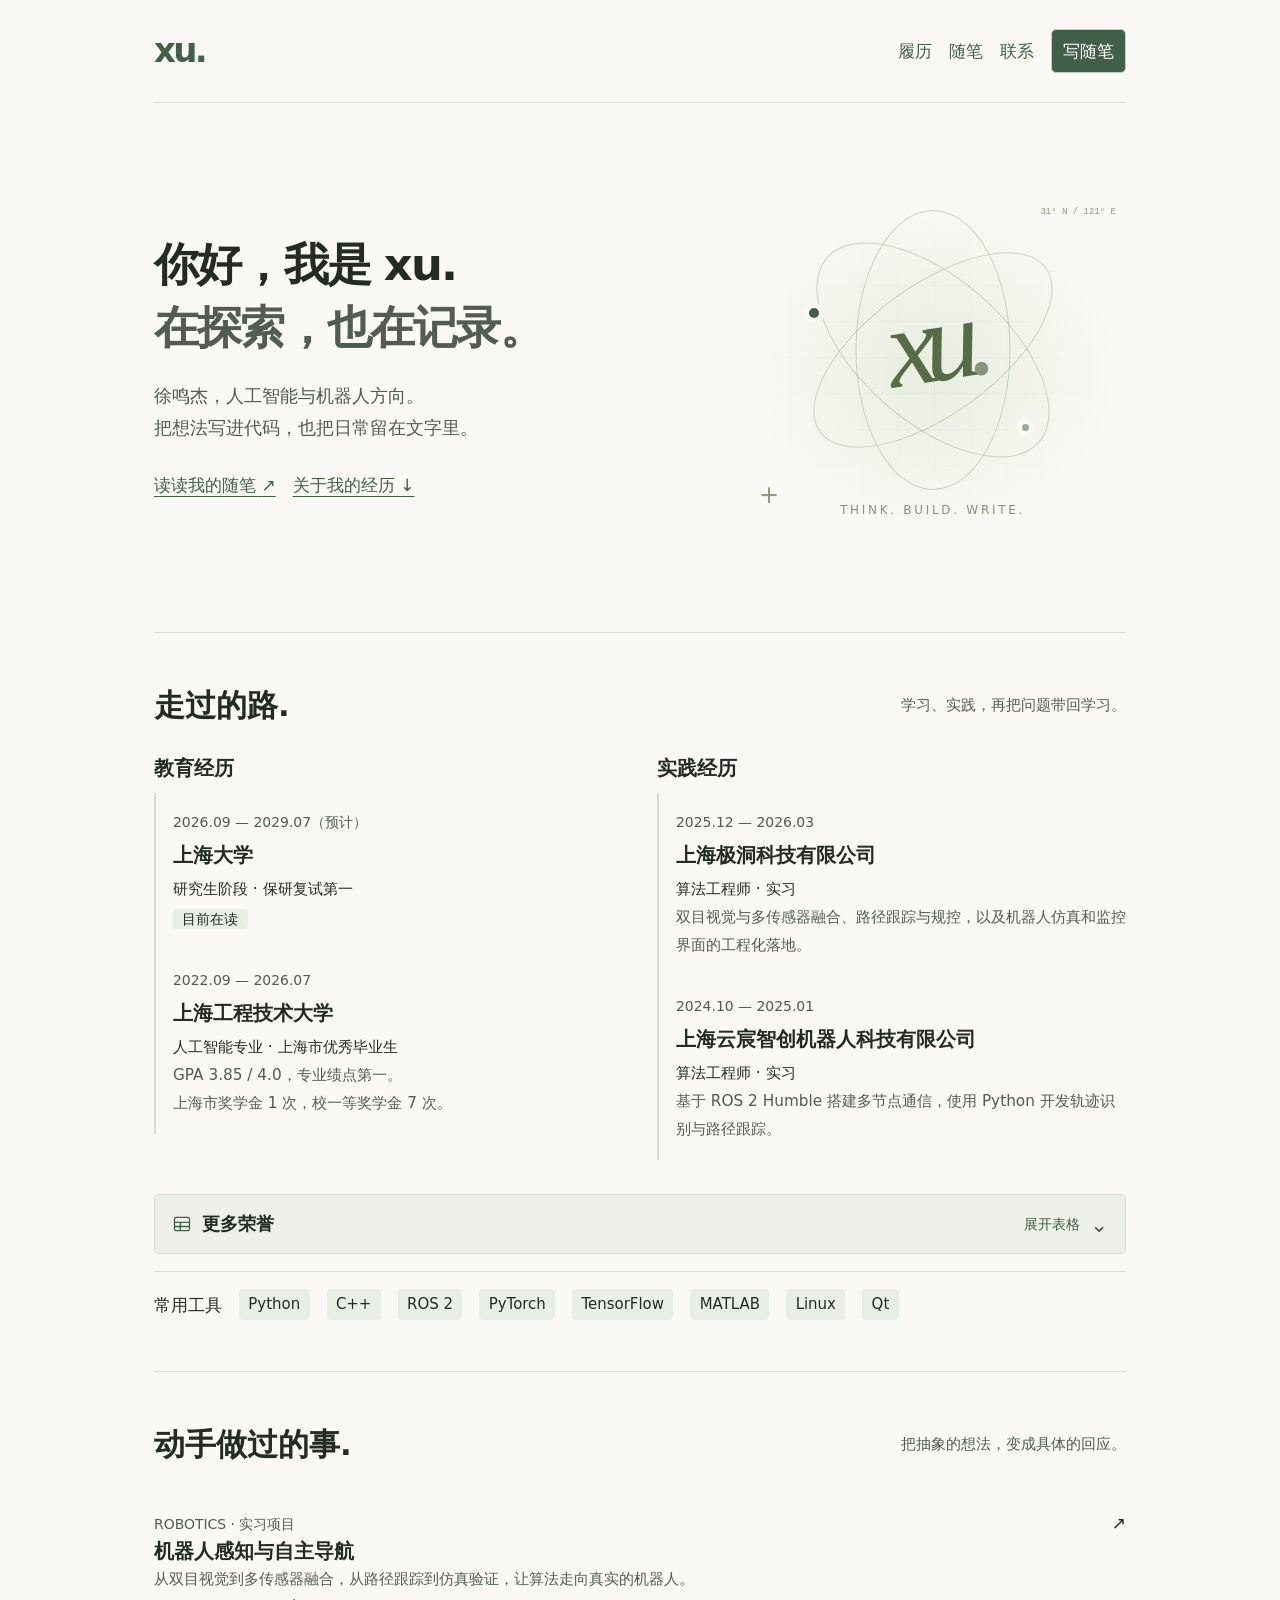
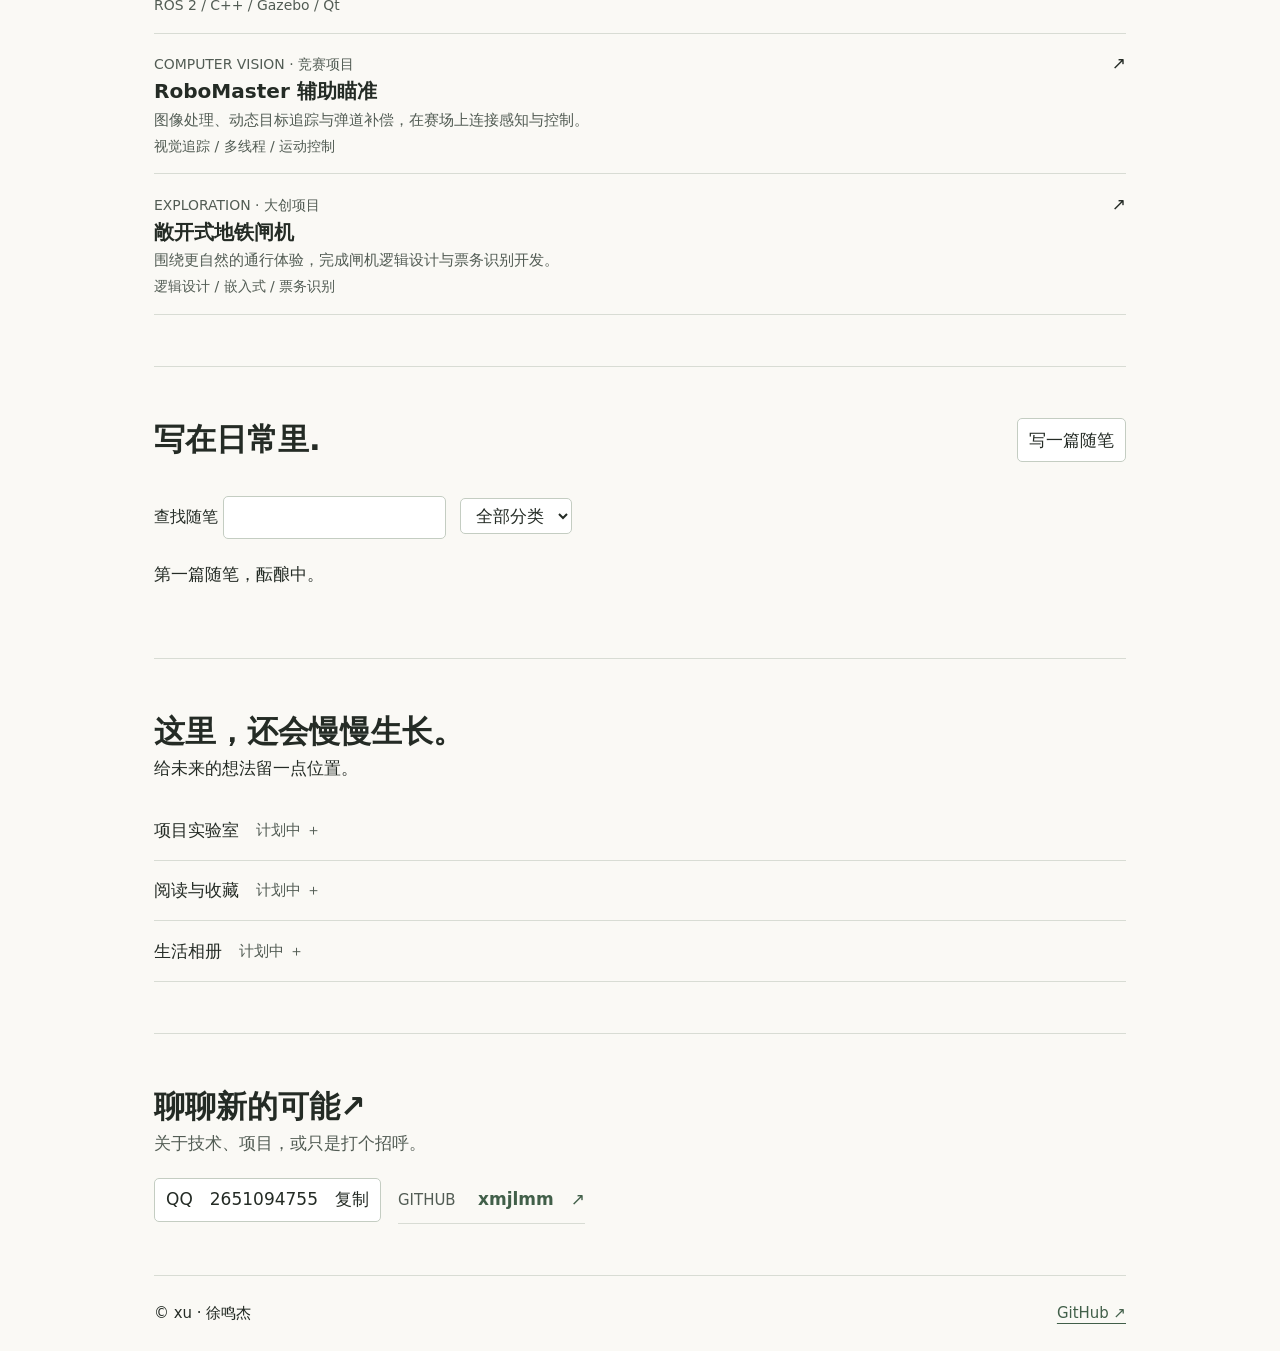
==== index.html @ eff1f086 "Move write-note action to journal heading" ====
<!doctype html>
<html lang="zh-CN">
<meta charset="UTF-8">
<meta name="viewport" content="width=device-width, initial-scale=1">
<meta name="description" content="xu · 徐鸣杰的个人主页。人工智能、机器人、项目实践与日常随笔。">
<meta http-equiv="Content-Security-Policy" content="default-src 'self'; connect-src 'none'; object-src 'none'; base-uri 'none'; form-action 'self'">
<meta name="theme-color" content="#faf9f5">
<title>xu · 徐鸣杰的个人主页</title>
<link rel="stylesheet" href="./style.css?v=projects-1">
<body>
<div id="top">
<header>
<a class="brand" href="#top">xu.</a>
<nav>
<a href="#experience">履历</a>
<a href="#journal">随笔</a>
<a href="#contact">联系</a>
<button data-open="true">写随笔</button>
</nav>
</header>
<main class="wrap">
<section class="hero" id="about">
<div class="hero-copy">
<h1>你好，我是 <span class="hero-name">xu<span class="green">.</span>
</span>
<br/>
<span class="soft">在探索，也在记录。</span>
</h1>
<p class="intro">徐鸣杰，人工智能与机器人方向。<br/>把想法写进代码，也把日常留在文字里。</p>
<div class="hero-actions">
<a class="button dark" href="#journal">读读我的随笔 <span>↗</span>
</a>
<a class="text-button" href="#experience">关于我的经历 <span>↓</span>
</a>
</div>
</div>
<div class="orbit-art" aria-hidden="true">
<div class="art-grid"></div>
<div class="orbit orbit-one"></div><div class="orbit orbit-two"></div><div class="orbit orbit-three"></div>
<span class="art-dot dot-a"></span><span class="art-dot dot-b"></span>
<span class="art-center">xu<span>.</span></span>
<span class="art-caption">THINK. BUILD. WRITE.</span>
<span class="coordinate">31° N / 121° E</span><span class="art-plus">+</span>
</div>
</section>
<section class="section" id="experience">
<div class="section-title">
<div>
<h2>走过的路<span>.</span>
</h2>
</div>
<p>学习、实践，再把问题带回学习。</p>
</div>
<div class="resume-grid">
<div>
<h3 class="column-label">教育经历 <span>EDUCATION</span>
</h3>
<article class="timeline-item">
<p class="date">2026.09 — 2029.07（预计）</p>
<h3>上海大学</h3>
<p>研究生阶段 · 保研复试第一</p>
<span class="badge">目前在读</span>
</article>
<article class="timeline-item">
<p class="date">2022.09 — 2026.07</p>
<h3>上海工程技术大学</h3>
<p>人工智能专业 · 上海市优秀毕业生</p>
<p class="muted">GPA 3.85 / 4.0，专业绩点第一。<br/>上海市奖学金 1 次，校一等奖学金 7 次。</p>
</article>
</div>
<div>
<h3 class="column-label">实践经历 <span>EXPERIENCE</span>
</h3>
<article class="timeline-item">
<p class="date">2025.12 — 2026.03</p>
<h3>上海极洞科技有限公司</h3>
<p>算法工程师 · 实习</p>
<p class="muted">双目视觉与多传感器融合、路径跟踪与规控，<br class="desktop-break"/>以及机器人仿真和监控界面的工程化落地。</p>
</article>
<article class="timeline-item">
<p class="date">2024.10 — 2025.01</p>
<h3>上海云宸智创机器人科技有限公司</h3>
<p>算法工程师 · 实习</p>
<p class="muted">基于 ROS 2 Humble 搭建多节点通信，<br class="desktop-break"/>使用 Python 开发轨迹识别与路径跟踪。</p>
</article>
</div>
</div>
<div class="honors">
<details class="honors-details">
<summary><span class="honors-heading"><svg class="honors-icon" width="20" height="20" viewBox="0 0 24 24" fill="none" stroke="currentColor" stroke-width="1.6" aria-hidden="true"><rect x="3" y="4" width="18" height="16" rx="2"/><path d="M3 10h18M3 15h18M10 10v10"/></svg>更多荣誉</span><span class="honors-affordance"><span class="honors-open-label">展开表格</span><span class="honors-close-label">收起表格</span><span class="honors-chevron" aria-hidden="true">⌄</span></span></summary>
<div class="honors-table-wrap"><table class="honors-table"><thead><tr><th scope="col">竞赛</th><th scope="col">奖项</th></tr></thead><tbody>
<tr><td>RoboMaster</td><td>国家二等奖、东部赛区一等奖</td></tr>
<tr><td>全国大学生数学建模竞赛（2023、2024 年）</td><td>上海市二等奖</td></tr>
<tr><td>AI 智能体开发大赛</td><td>一等奖</td></tr>
<tr><td>美国大学生数学建模竞赛</td><td>H 奖</td></tr>
<tr><td>全国大学生英语竞赛</td><td>三等奖</td></tr>
<tr><td>工程实践与创新能力大赛</td><td>上海市一等奖</td></tr>
<tr><td>全国大学生 IT 技能大赛</td><td>上海市一等奖</td></tr>
<tr><td>蓝桥杯 Python 组</td><td>上海市二等奖</td></tr>
</tbody></table></div>
</details>
</div>
<div class="skills">
<span>常用工具</span>
<span class="skill">Python</span>
<span class="skill">C++</span>
<span class="skill">ROS 2</span>
<span class="skill">PyTorch</span>
<span class="skill">TensorFlow</span>
<span class="skill">MATLAB</span>
<span class="skill">Linux</span>
<span class="skill">Qt</span>
</div>
</section>
<section class="section" id="projects">
<div class="section-title">
<div>
<h2>动手做过的事<span>.</span>
</h2>
</div>
<p>把抽象的想法，变成具体的回应。</p>
</div>
<div class="projects">
<details class="project">
<summary>
<span class="project-no">01</span>
<div>
<p class="small-label">ROBOTICS · 实习项目</p>
<h3>机器人感知与自主导航</h3>
<p class="muted">从双目视觉到多传感器融合，从路径跟踪到仿真验证，让算法走向真实的机器人。</p>
<p class="project-skills">ROS 2 / C++ / Gazebo / Qt</p>
</div>
<span class="project-arrow">↗</span>
</summary>
<div class="project-detail"><ul class="project-points">
<li><strong>双目视觉工程化</strong><p>基于 OV9281 相机标定参数重构预处理 Pipeline，采用自适应降采样优化视差到深度图的转换，将深度图输出帧率稳定提升至 10 Hz，改善感知数据的实时性。</p></li>
<li><strong>多传感器接入与融合</strong><p>独立完成 Livox AVIA 激光雷达驱动及启动节点配置；实现毫米波雷达 3D 点云与 2D 视觉特征的空间映射和融合可视化，为复杂光照及动态环境下的障碍物识别提供多模态感知冗余。</p></li>
<li><strong>定位、循迹与避障</strong><p>基于 GPS + RTK 融合定位，在相对坐标系下构建路径跟踪框架，集成 Pure Pursuit 算法实现循迹控制；以毫米波雷达作为核心感知，设计主动制动和动态绕行策略。</p></li>
<li><strong>软件在环验证</strong><p>使用 Gazebo 搭建物理仿真环境及集群架构，对感知、决策和控制进行软件在环验证，在实车部署前完成核心逻辑的闭环检查，验证算法可行性与稳定性。</p></li>
<li><strong>机器人监控界面</strong><p>基于 Qt 自主开发集成监控界面，实时展示多源传感器原始数据和小车运行状态，并提供行为控制仪表盘，支持调试与操作。</p></li>
</ul></div>
</details>
<details class="project">
<summary>
<span class="project-no">02</span>
<div>
<p class="small-label">COMPUTER VISION · 竞赛项目</p>
<h3>RoboMaster 辅助瞄准</h3>
<p class="muted">图像处理、动态目标追踪与弹道补偿，在赛场上连接感知与控制。</p>
<p class="project-skills">视觉追踪 / 多线程 / 运动控制</p>
</div>
<span class="project-arrow">↗</span>
</summary>
<div class="project-detail"><ul class="project-points">
<li><strong>辅助瞄准与弹道补偿</strong><p>在 RoboMaster 区域赛、联盟赛及国赛中担任算法岗位，负责机器人辅助瞄准系统的开发与调试；设计自适应弹道补偿模型，融合姿态传感数据实时校准弹道。</p></li>
<li><strong>双枪管哨兵协同</strong><p>设计双枪管舵轮哨兵自主瞄准系统，编写多线程图像处理与运动控制模块，实现动态目标追踪以及双枪管异步协同。</p></li>
<li><strong>上下位机联调</strong><p>与电控团队协作，测试并调整串口通信，完成上位机与下位机的数据传输，优化实时通信与控制流程。</p></li>
<li><strong>竞赛成果</strong><p>项目周期为 2023.09—2024.09，随团队获得 RMU 机甲大师高校系列赛国家二等奖、东部赛区一等奖。</p></li>
</ul></div>
</details>
<details class="project">
<summary>
<span class="project-no">03</span>
<div>
<p class="small-label">EXPLORATION · 大创项目</p>
<h3>敞开式地铁闸机</h3>
<p class="muted">围绕更自然的通行体验，完成闸机逻辑设计与票务识别开发。</p>
<p class="project-skills">逻辑设计 / 嵌入式 / 票务识别</p>
</div>
<span class="project-arrow">↗</span>
</summary>
<div class="project-detail"><ul class="project-points">
<li><strong>闸机逻辑设计</strong><p>参与大学生创新创业训练计划，围绕敞开式地铁闸机进行功能逻辑设计，明确闸机程序与票务识别环节的实现逻辑。</p></li>
<li><strong>程序烧录与票务识别</strong><p>实施闸机程序烧录，搭建并开发票务识别逻辑，基本实现敞开式地铁闸机功能，形成实物成果。</p></li>
<li><strong>项目文档与成果展示</strong><p>撰写项目计划书，整理项目落地后的论文展示与实物成果总结，完成从方案说明到成果归纳的文档工作。</p></li>
<li><strong>项目周期</strong><p>2023.09—2024.09。</p></li>
</ul></div>
</details>
</div>
</section>
<section class="section" id="journal">
<div class="section-title">
<div>
<h2>写在日常里<span>.</span>
</h2>
</div>
<button data-open="true">写一篇随笔</button>
</div>
<label>查找随笔 <input id="search" type="search"/>
</label>
<select id="filter" aria-label="分类">
<option>全部分类</option>
</select>
<p id="journal-count" class="writer-note" aria-live="polite"></p>
<div id="entries" aria-live="polite">
</div>
<div id="journal-pagination" class="journal-pagination" hidden aria-label="随笔分页">
<button id="journal-prev" type="button">上一页</button><span id="journal-page" aria-live="polite"></span><button id="journal-next" type="button">下一页</button>
</div>
<div class="journal-actions"><button id="archive-toggle" type="button" aria-expanded="false" aria-controls="entries" hidden>全部随笔</button></div>
</section>
<section class="future">
<div>
<h2>这里，还会慢慢生长。</h2>
<p>给未来的想法留一点位置。</p>
</div>
<div class="future-items">
<details>
<summary>
<span>项目实验室</span>
<span class="small-label">计划中 ＋</span>
</summary>
<p>计划开放项目演示、开源代码和实验记录。</p>
</details>
<details>
<summary>
<span>阅读与收藏</span>
<span class="small-label">计划中 ＋</span>
</summary>
<p>计划记录读过的书、喜欢的文章和常用工具。</p>
</details>
<details>
<summary>
<span>生活相册</span>
<span class="small-label">计划中 ＋</span>
</summary>
<p>计划收集旅行片段与日常影像。</p>
</details>
</div>
</section>
<section class="contact section" id="contact">
<div>
<h2>聊聊新的可能<span>↗</span>
</h2>
<p class="muted">关于技术、项目，或只是打个招呼。</p>
</div>
<div class="contact-methods">
<button id="copy">QQ　2651094755　复制</button>
<a class="contact-link" href="https://github.com/xmjlmm" target="_blank" rel="noopener noreferrer">
<span>
<small>GITHUB</small>
<strong>xmjlmm</strong>
</span>
<span aria-hidden="true">↗</span>
</a>
</div>
</section>
</main>
<footer>© xu · 徐鸣杰 <a href="https://github.com/xmjlmm">GitHub ↗</a>
</footer>
</div>
<aside id="drawer" hidden aria-label="随笔编辑器">
<div class="bar">
<h2>写随笔</h2>
<button id="close">关闭</button>
</div>
<p class="writer-note">随笔保存在当前设备、当前浏览器中。清除网站数据会丢失随笔，请定期导出备份。</p>
<form id="writer">
<div class="bar">
<select id="library" aria-label="选择文章">
</select>
<button type="button" id="backup">导出备份</button>
<label class="import-button">导入随笔<input id="import" type="file" accept="application/json,.json" hidden>
</label>

</div>
<label>标题<input id="title" maxlength="120" required>
</label>
<div class="pair">
<label>日期<input id="date" type="date" required>
</label>
<label>分类<input id="category" maxlength="24" value="随笔">
</label>
</div>
<label>正文<textarea id="body" maxlength="30000" rows="12">
</textarea>
</label>
<article id="preview" hidden>
</article>
<div class="actions">
<button type="button" id="toggle">预览</button>

<button class="primary" type="submit">保存随笔</button>
<button type="button" id="remove" hidden>删除</button>
</div>
</form>
<p id="status" role="status" aria-live="polite">
</p>
</aside>
<script type="module" src="./app.js?v=private-2">
</script>
</body>
</html>
---- style.css ----
:root{--paper:#faf9f5;--ink:#242b25;--soft:#525c54;--line:#d8dcd4;--green:#415f49;font:17px/1.8 "PingFang SC","Microsoft YaHei","Noto Sans CJK SC",system-ui,sans-serif;color:var(--ink);background:var(--paper)}*{box-sizing:border-box}body{margin:0}#top{max-width:1100px;padding:0 clamp(20px,5vw,76px);margin:auto}header,nav,footer,.bar,.actions,.pair,.hero-actions,.section-title,.skills,.contact-methods{display:flex;align-items:center;gap:1rem;flex-wrap:wrap}header,footer,.bar,.section-title{justify-content:space-between}header{padding:1.2rem 0;border-bottom:1px solid var(--line)}a{color:var(--green);text-underline-offset:5px}nav a,.brand{text-decoration:none}.brand,.hero-name{font-weight:700}.brand{font-size:2rem;letter-spacing:-.08em}h1,h2,h3,p{margin:0}h1,h2,h3{line-height:1.4;text-wrap:balance}h1{font-size:clamp(2rem,4vw,3.6rem);letter-spacing:-.04em}h2{font-size:clamp(1.5rem,2.4vw,2rem)}h3,.project h3{font-size:1.18rem}.hero{padding:clamp(3rem,7vw,6rem) 0}.soft,.muted,.section-title>p,.intro,.date,.small-label,.project-skills,small{color:var(--soft)}.intro{margin:1.2rem 0;font-size:1.06rem}.hero-actions{margin-top:1.5rem}.section,.future{border-top:1px solid var(--line);padding:3rem 0}.section-title{margin-bottom:1.6rem}.section-title>p,.date,.small-label,.column-label span,.badge,.skill,.project-skills,small,footer{font-size:.88rem}.resume-grid{display:grid;grid-template-columns:1fr 1fr;gap:2rem}.timeline-item{padding:1rem 0 1rem 1rem;border-left:2px solid var(--line)}.timeline-item h3{margin:.35rem 0}.column-label{margin:0 0 .6rem}.column-label span{display:none}.honors,.skills,.future-items,.contact-methods{margin-top:1rem}.skill,.badge{background:#e9eee7;padding:.12rem .55rem;border-radius:4px}.project,details,.entry{border-bottom:1px solid var(--line);padding:.85rem 0}summary{cursor:pointer}.project summary{display:flex;gap:1rem;align-items:baseline}.project-no,.art-plus{display:none}.project-arrow{margin-left:auto}.project-detail,.future-items p{margin:.8rem 0}.future-items summary,.contact-link{display:flex;gap:1rem;align-items:center}.contact-link small{margin-right:1rem}footer{border-top:1px solid var(--line);padding:1.4rem 0}.search,label{font-size:.94rem}input,select,textarea,button{font:inherit;color:inherit}button,select,input,textarea{border:1px solid #c4cdc2;border-radius:5px;padding:.35rem .65rem;background:#fff}button{cursor:pointer}button:hover{border-color:var(--green)}.primary,nav button,[data-open]:hover{background:var(--green);color:white}.writing #top{margin-right:min(46vw,620px);padding-inline:clamp(20px,3vw,50px)}.writing .resume-grid{grid-template-columns:1fr}#drawer{position:fixed;inset:0 0 0 auto;width:min(46vw,620px);background:#fffefb;border-left:1px solid var(--line);padding:clamp(20px,3vw,42px);overflow:auto}#drawer label{display:grid;gap:.3rem;margin:.75rem 0}#drawer input,#drawer textarea{width:100%}textarea{resize:vertical;font-size:1.06rem;line-height:1.85}#library{max-width:100%;flex:1}.pair>label{flex:1;min-width:120px}.bar{margin-bottom:.8rem}.actions{gap:.45rem}.article-text,#preview{overflow-wrap:anywhere}.article-text p,#preview p{white-space:pre-wrap;margin:.45em 0}.article-text blockquote,#preview blockquote{margin:.6em 0;border-left:3px solid var(--green);padding-left:.8em}#status{margin-top:.8rem;color:var(--green)}#entries{margin:1rem 0}#search{max-width:100%}#journal select{margin:.5em}.entry summary{font-size:1.12rem;font-weight:600}.entry small{display:block;font-weight:400}.desktop-break{display:none}[hidden]{display:none!important}:focus-visible{outline:2px solid var(--green);outline-offset:3px}@media(max-width:740px){:root{font-size:16px}nav{gap:.65rem}.resume-grid{grid-template-columns:1fr}.writing #top{display:none}#drawer{width:100%;border:0}.section,.future{padding:2rem 0}.section-title{display:block}.section-title>p{margin-top:.5rem}.hero-actions{gap:.8rem}.pair{gap:.5rem}}

/* Writing stays beside the homepage on desktop. */
.writer-note{font-size:.88rem;color:var(--soft);margin:.5rem 0 1rem}
#connection{margin-bottom:1rem}#connection summary{font-size:.94rem}
#login a{display:inline-block;font-size:.88rem;margin:.5rem}
.import-button{display:inline-block!important;margin:0!important;cursor:pointer;font-size:.88rem}
#drawer .bar button{font-size:.88rem}button:disabled{opacity:.6;cursor:wait}
.contact-link{text-decoration:none;border-bottom:1px solid var(--line);padding:.5rem 0}
.article-text{max-width:70ch}.entry[open] summary{margin-bottom:1rem}
.entry summary{overflow-wrap:anywhere}input,textarea,select{min-width:0}
#drawer{z-index:2}#drawer h2{font-size:1.5rem}#status{overflow-wrap:anywhere}
@media(min-width:741px){.writing #top{max-width:none}.writing .section-title{display:block}.writing .section-title>p{margin-top:.5rem}}
#drawer textarea{height:clamp(220px,32vh,420px);min-height:180px}
#drawer .actions{position:sticky;bottom:0;background:#fffefb;padding:.8rem 0;border-top:1px solid var(--line)}

/* Original xu orbital signature. */
.hero{display:grid;grid-template-columns:minmax(0,1.45fr) minmax(260px,1fr);align-items:center;gap:24px}
.orbit-art{height:350px;position:relative;overflow:hidden;background:radial-gradient(ellipse at center,#e7eddf 0%,transparent 67%)}.art-grid{position:absolute;inset:20px 15px;background-image:linear-gradient(#d7ddce55 1px,transparent 1px),linear-gradient(90deg,#d7ddce55 1px,transparent 1px);background-size:36px 36px;mask-image:radial-gradient(ellipse,black,transparent 70%)}.orbit{position:absolute;border:1px solid #a6b39a88;border-radius:50%;left:50%;top:45%;width:280px;height:130px;transform:translate(-50%,-50%) rotate(-36deg)}.orbit-two{transform:translate(-50%,-50%) rotate(41deg);width:282px;height:145px}.orbit-three{transform:translate(-50%,-50%) rotate(90deg);width:280px;height:155px}.art-center{position:absolute;left:50%;top:43%;transform:translate(-50%,-50%) rotate(-9deg);font-size:114px;font-family:Georgia,serif;font-style:italic;letter-spacing:-14px;color:#586b47;line-height:1}.art-center span{color:#88947c}.art-dot{position:absolute;width:10px;height:10px;border-radius:50%;background:var(--green);box-shadow:0 0 0 5px var(--paper)}.dot-a{top:33%;left:18%}.dot-b{top:66%;right:25%;width:7px;height:7px;background:#9eaa92}.art-caption{position:absolute;bottom:21px;left:50%;transform:translateX(-50%);font-size:12px;letter-spacing:2.7px;white-space:nowrap;color:#8a9280}.coordinate{position:absolute;top:14px;right:10px;font:9px monospace;color:#919787}.art-plus{position:absolute;left:20px;bottom:25px;color:#90987f;font-size:24px}
.orbit-art .art-plus{display:block}
.hero h1{font-size:clamp(2rem,3.5vw,3rem)}
@media(max-width:900px){.hero{grid-template-columns:minmax(0,1.4fr) minmax(220px,1fr)}.orbit{width:220px}.orbit-two,.orbit-three{width:220px}.art-center{font-size:92px}}
@media(max-width:740px){.hero{grid-template-columns:1fr;gap:12px}.orbit-art{height:250px;width:min(100%,360px);justify-self:center}.art-center{font-size:100px}}
.writing .hero{grid-template-columns:1fr}.writing .orbit-art{height:230px;width:min(100%,360px);justify-self:center}

.journal-actions,.journal-pagination{display:flex;align-items:center;gap:.8rem;flex-wrap:wrap;margin-top:1rem}.journal-pagination{margin-bottom:1rem}#journal-count:empty{display:none}#archive-toggle{background:transparent;color:var(--green)}

.honors-details{padding:1rem 0}.honors-details summary{display:flex;align-items:center;justify-content:space-between;list-style:none;font-weight:600}.honors-details summary::-webkit-details-marker{display:none}.honors-toggle::before{content:'＋';font-weight:400;color:var(--green)}.honors-details[open] .honors-toggle::before{content:'−'}.honors-table-wrap{margin-top:1rem;overflow-x:auto}.honors-table{width:100%;border-collapse:collapse;text-align:left;font-size:.94rem;line-height:1.7}.honors-table th{font-weight:500;color:var(--soft);background:#eef1e9}.honors-table th,.honors-table td{padding:.8rem 1rem;border-bottom:1px solid var(--line);vertical-align:top}.honors-table th:first-child{width:62%}.honors-table tbody tr:last-child td{border-bottom:0}@media(max-width:740px){.honors-table{font-size:.9rem}.honors-table th,.honors-table td{padding:.7rem .5rem}.honors-table th:first-child{width:58%}}

/* Distinguish the honors heading from supporting table text. */
.honors-details summary{font-size:1.06rem;font-weight:600}
.honors-table{font-size:.82rem;line-height:1.75}
.honors-table th{font-size:.78rem;font-weight:600}
.honors-table th,.honors-table td{padding:.65rem .9rem}
@media(max-width:740px){.honors-details summary{font-size:1rem}.honors-table{font-size:.82rem}.honors-table th{font-size:.78rem}.honors-table th,.honors-table td{padding:.6rem .5rem}}

/* Supporting copy in resume and projects. */
.timeline-item p:not(.date),.project .muted,.project-detail{font-size:.9rem;line-height:1.85}
.timeline-item .date,.project .small-label,.project-skills{font-size:.82rem;line-height:1.8}
.timeline-item .badge{font-size:.8rem}

.honors-details summary{padding:.75rem 1rem;background:#eef1e9;border:1px solid var(--line);border-radius:5px;gap:1rem}
.honors-details summary:hover{background:#e6ecdf;border-color:#a4b39c}
.honors-heading,.honors-affordance{display:inline-flex;align-items:center;gap:.6rem}
.honors-icon{flex-shrink:0;color:var(--green)}
.honors-affordance{font-size:.82rem;font-weight:400;color:var(--green);white-space:nowrap}
.honors-chevron{font-size:1.25rem;line-height:1;transition:transform .15s}
.honors-close-label{display:none}.honors-details[open] .honors-open-label{display:none}.honors-details[open] .honors-close-label{display:inline}.honors-details[open] .honors-chevron{transform:rotate(180deg)}

.project-points{list-style:none;margin:1rem 0;padding:0;display:grid;gap:1.15rem}
.project-points li{padding-left:1rem;border-left:2px solid #b4c2a9}
.project-points strong{display:block;font-size:.94rem;line-height:1.6;font-weight:600;color:var(--ink);margin-bottom:.3rem}
.project-points p{font-size:.9rem;line-height:1.9;color:var(--soft);max-width:78ch}
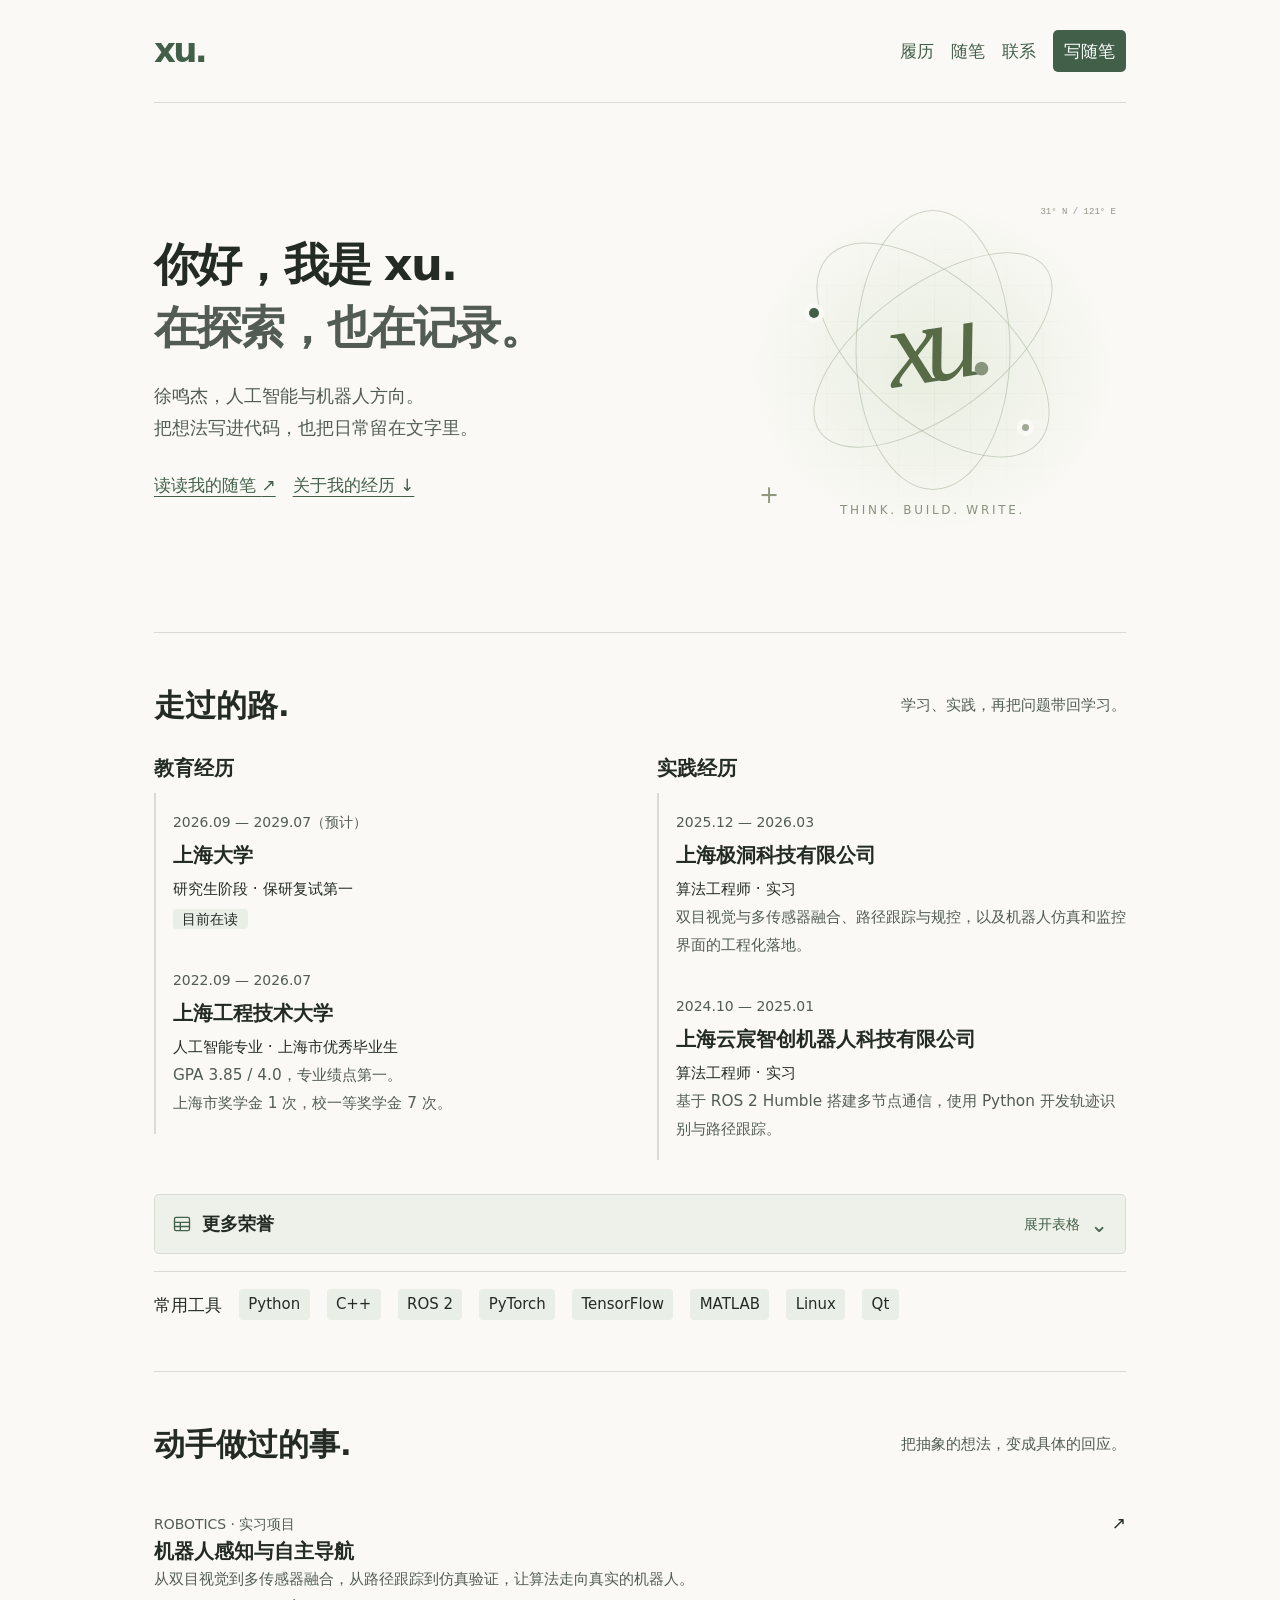
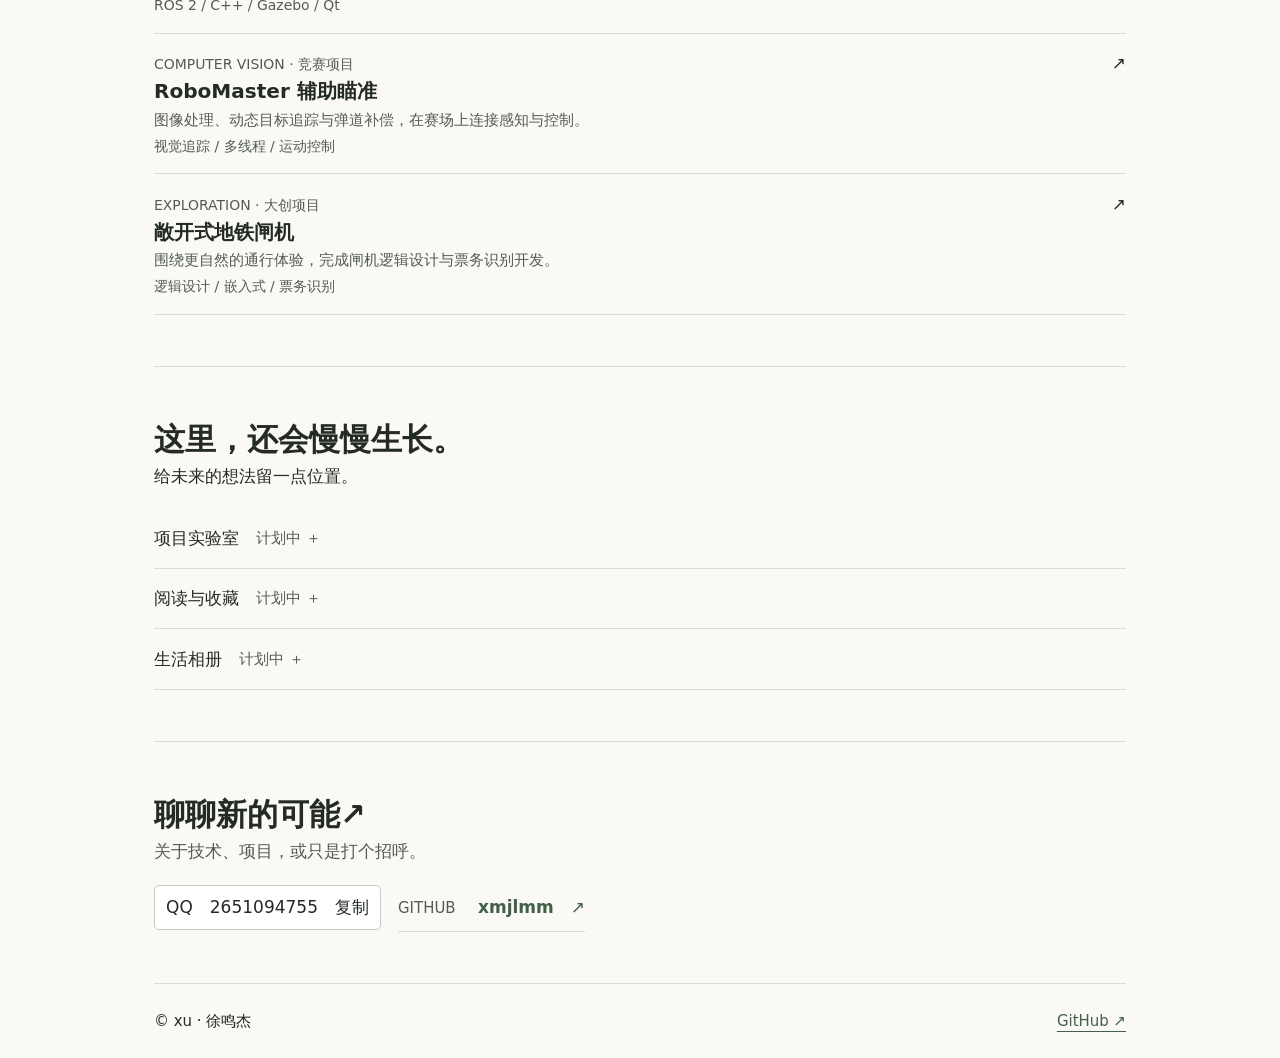
==== commit 0a8820ad: "Move journal into dedicated blog page with reader and editor" ====
--- a/index.html
+++ b/index.html
@@ -6,16 +6,16 @@
 <meta http-equiv="Content-Security-Policy" content="default-src 'self'; connect-src 'none'; object-src 'none'; base-uri 'none'; form-action 'self'">
 <meta name="theme-color" content="#faf9f5">
 <title>xu · 徐鸣杰的个人主页</title>
-<link rel="stylesheet" href="./style.css?v=projects-1">
+<link rel="stylesheet" href="./style.css?v=blog-1">
 <body>
 <div id="top">
 <header>
 <a class="brand" href="#top">xu.</a>
 <nav>
 <a href="#experience">履历</a>
-<a href="#journal">随笔</a>
+<a href="./blog.html">随笔</a>
 <a href="#contact">联系</a>
-<button data-open="true">写随笔</button>
+<a class="nav-write" href="./blog.html?edit">写随笔</a>
 </nav>
 </header>
 <main class="wrap">
@@ -28,7 +28,7 @@
 </h1>
 <p class="intro">徐鸣杰，人工智能与机器人方向。<br/>把想法写进代码，也把日常留在文字里。</p>
 <div class="hero-actions">
-<a class="button dark" href="#journal">读读我的随笔 <span>↗</span>
+<a class="button dark" href="./blog.html">读读我的随笔 <span>↗</span>
 </a>
 <a class="text-button" href="#experience">关于我的经历 <span>↓</span>
 </a>
@@ -178,27 +178,6 @@
 </details>
 </div>
 </section>
-<section class="section" id="journal">
-<div class="section-title">
-<div>
-<h2>写在日常里<span>.</span>
-</h2>
-</div>
-<button data-open="true">写一篇随笔</button>
-</div>
-<label>查找随笔 <input id="search" type="search"/>
-</label>
-<select id="filter" aria-label="分类">
-<option>全部分类</option>
-</select>
-<p id="journal-count" class="writer-note" aria-live="polite"></p>
-<div id="entries" aria-live="polite">
-</div>
-<div id="journal-pagination" class="journal-pagination" hidden aria-label="随笔分页">
-<button id="journal-prev" type="button">上一页</button><span id="journal-page" aria-live="polite"></span><button id="journal-next" type="button">下一页</button>
-</div>
-<div class="journal-actions"><button id="archive-toggle" type="button" aria-expanded="false" aria-controls="entries" hidden>全部随笔</button></div>
-</section>
 <section class="future">
 <div>
 <h2>这里，还会慢慢生长。</h2>
@@ -249,45 +228,4 @@
 <footer>© xu · 徐鸣杰 <a href="https://github.com/xmjlmm">GitHub ↗</a>
 </footer>
 </div>
-<aside id="drawer" hidden aria-label="随笔编辑器">
-<div class="bar">
-<h2>写随笔</h2>
-<button id="close">关闭</button>
-</div>
-<p class="writer-note">随笔保存在当前设备、当前浏览器中。清除网站数据会丢失随笔，请定期导出备份。</p>
-<form id="writer">
-<div class="bar">
-<select id="library" aria-label="选择文章">
-</select>
-<button type="button" id="backup">导出备份</button>
-<label class="import-button">导入随笔<input id="import" type="file" accept="application/json,.json" hidden>
-</label>
-
-</div>
-<label>标题<input id="title" maxlength="120" required>
-</label>
-<div class="pair">
-<label>日期<input id="date" type="date" required>
-</label>
-<label>分类<input id="category" maxlength="24" value="随笔">
-</label>
-</div>
-<label>正文<textarea id="body" maxlength="30000" rows="12">
-</textarea>
-</label>
-<article id="preview" hidden>
-</article>
-<div class="actions">
-<button type="button" id="toggle">预览</button>
-
-<button class="primary" type="submit">保存随笔</button>
-<button type="button" id="remove" hidden>删除</button>
-</div>
-</form>
-<p id="status" role="status" aria-live="polite">
-</p>
-</aside>
-<script type="module" src="./app.js?v=private-2">
-</script>
-</body>
-</html>+<script type="module" src="./home.js?v=blog-1"></script></body></html>
--- a/style.css
+++ b/style.css
@@ -51,3 +51,19 @@
 .project-points li{padding-left:1rem;border-left:2px solid #b4c2a9}
 .project-points strong{display:block;font-size:.94rem;line-height:1.6;font-weight:600;color:var(--ink);margin-bottom:.3rem}
 .project-points p{font-size:.9rem;line-height:1.9;color:var(--soft);max-width:78ch}
+
+.entry-open{display:grid;grid-template-columns:1fr auto;width:100%;gap:.3rem 1rem;text-align:left;border:0;background:transparent;padding:.35rem 0}
+.entry-open strong{font-size:1.1rem;overflow-wrap:anywhere}.entry-open small{grid-column:1;grid-row:2}.entry-open>span{grid-column:2;grid-row:1/3;align-self:center;font-size:.82rem;color:var(--green)}
+.entry-open:hover strong{text-decoration:underline;text-underline-offset:5px}
+.reader-top{display:flex;justify-content:space-between;align-items:center;gap:1rem;flex-wrap:wrap;margin:1rem 0}
+#reader-title{font-size:1.6rem!important;overflow-wrap:anywhere;margin:1rem 0 1.5rem}#reader-content{font-size:1rem;line-height:1.95}#reader-content h3{margin:1.2rem 0 .5rem}
+
+html{scroll-behavior:smooth;scroll-padding-top:1.5rem}
+.nav-write{padding:.35rem .65rem;border-radius:5px;background:var(--green);color:white}
+nav [aria-current=page]{font-weight:600;text-decoration:underline;text-underline-offset:7px}
+.blog-layout{display:grid;grid-template-columns:140px minmax(0,1fr);gap:2rem;min-height:70vh;padding:3rem 0}
+.blog-directory{position:sticky;top:2rem;align-self:start;display:grid;gap:1rem;font-size:.88rem}
+.blog-main{min-width:0}.blog-main .section{border-top:0;padding:0}.blog-main .section-title{align-items:center}
+.blog-page #archive-toggle{display:none}.blog-page .journal-actions{display:none}
+.blog-page.writing .blog-layout{grid-template-columns:1fr}.blog-page.writing .blog-directory{display:none}
+@media(max-width:740px){.blog-layout{grid-template-columns:1fr;padding:2rem 0;gap:1.5rem}.blog-directory{position:static;display:flex;justify-content:space-between}.blog-main .section-title{display:flex}.blog-main .section-title h2{font-size:1.5rem}}
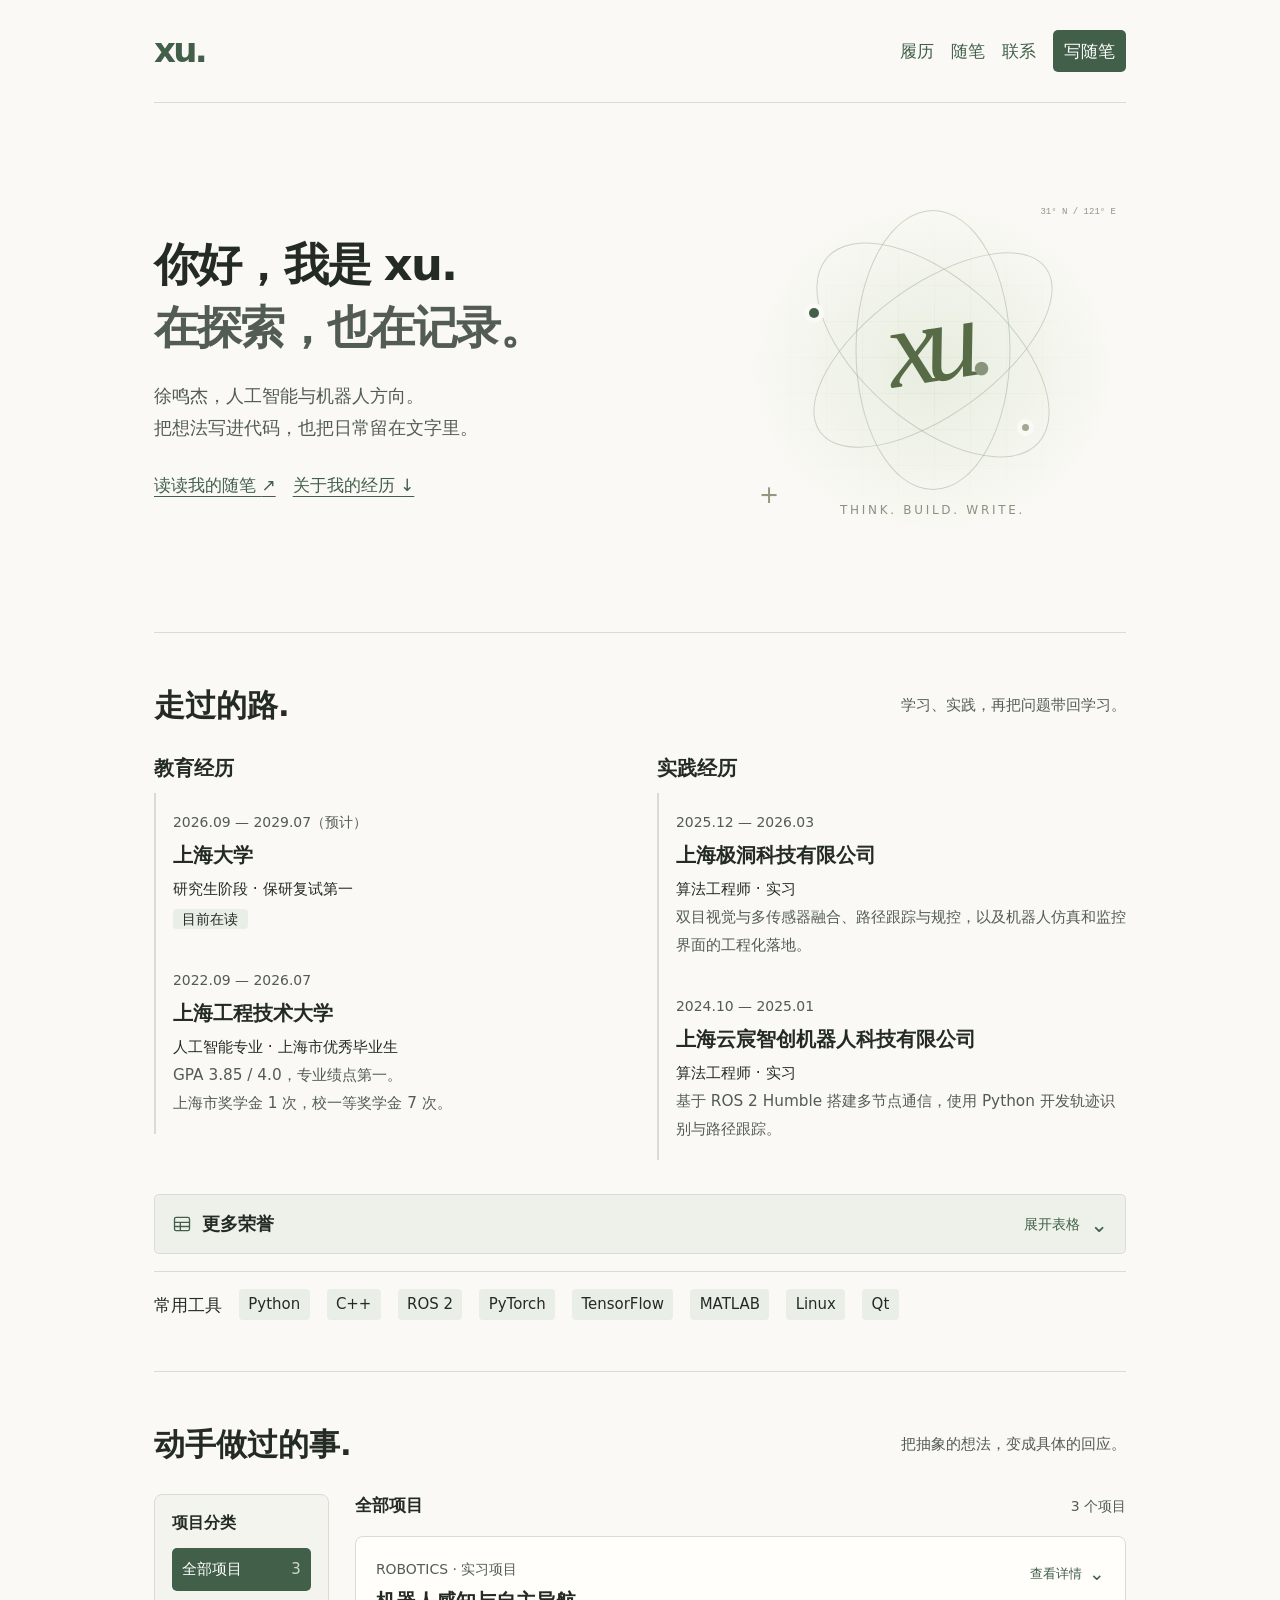
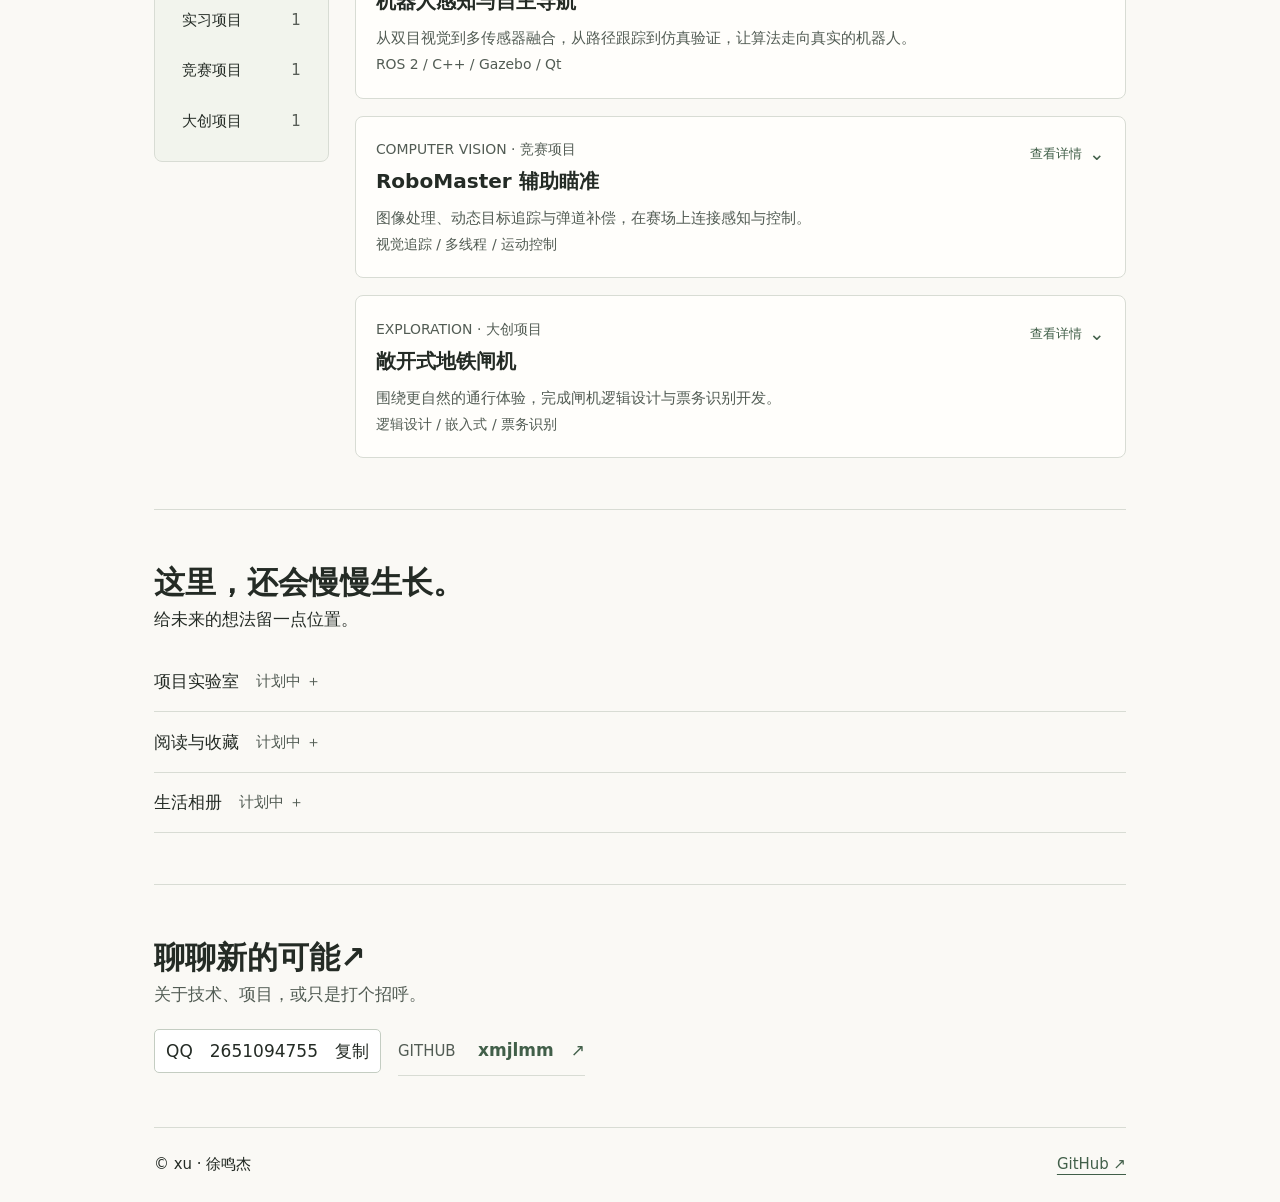
==== commit 8ea29893: "Organize projects with category navigation and expandable cards" ====
--- a/index.html
+++ b/index.html
@@ -6,7 +6,7 @@
 <meta http-equiv="Content-Security-Policy" content="default-src 'self'; connect-src 'none'; object-src 'none'; base-uri 'none'; form-action 'self'">
 <meta name="theme-color" content="#faf9f5">
 <title>xu · 徐鸣杰的个人主页</title>
-<link rel="stylesheet" href="./style.css?v=blog-1">
+<link rel="stylesheet" href="./style.css?v=project-layout-1">
 <body>
 <div id="top">
 <header>
@@ -120,8 +120,14 @@
 </div>
 <p>把抽象的想法，变成具体的回应。</p>
 </div>
-<div class="projects">
-<details class="project">
+<div class="project-layout">
+<aside class="project-categories" aria-label="项目分类"><h3>项目分类</h3><div class="project-category-buttons">
+<button type="button" data-project-filter="all" aria-pressed="true">全部项目 <span>3</span></button>
+<button type="button" data-project-filter="internship" aria-pressed="false">实习项目 <span>1</span></button>
+<button type="button" data-project-filter="competition" aria-pressed="false">竞赛项目 <span>1</span></button>
+<button type="button" data-project-filter="exploration" aria-pressed="false">大创项目 <span>1</span></button>
+</div></aside><div class="project-results"><div class="project-list-heading"><h3 id="project-list-title">全部项目</h3><span id="project-result-count" aria-live="polite">3 个项目</span></div><div class="projects">
+<details class="project" data-project-category="internship">
 <summary>
 <span class="project-no">01</span>
 <div>
@@ -130,7 +136,7 @@
 <p class="muted">从双目视觉到多传感器融合，从路径跟踪到仿真验证，让算法走向真实的机器人。</p>
 <p class="project-skills">ROS 2 / C++ / Gazebo / Qt</p>
 </div>
-<span class="project-arrow">↗</span>
+<span class="project-expand"><span class="project-expand-label">查看详情</span><span class="project-collapse-label">收起详情</span><span class="project-arrow" aria-hidden="true">⌄</span></span>
 </summary>
 <div class="project-detail"><ul class="project-points">
 <li><strong>双目视觉工程化</strong><p>基于 OV9281 相机标定参数重构预处理 Pipeline，采用自适应降采样优化视差到深度图的转换，将深度图输出帧率稳定提升至 10 Hz，改善感知数据的实时性。</p></li>
@@ -140,7 +146,7 @@
 <li><strong>机器人监控界面</strong><p>基于 Qt 自主开发集成监控界面，实时展示多源传感器原始数据和小车运行状态，并提供行为控制仪表盘，支持调试与操作。</p></li>
 </ul></div>
 </details>
-<details class="project">
+<details class="project" data-project-category="competition">
 <summary>
 <span class="project-no">02</span>
 <div>
@@ -149,7 +155,7 @@
 <p class="muted">图像处理、动态目标追踪与弹道补偿，在赛场上连接感知与控制。</p>
 <p class="project-skills">视觉追踪 / 多线程 / 运动控制</p>
 </div>
-<span class="project-arrow">↗</span>
+<span class="project-expand"><span class="project-expand-label">查看详情</span><span class="project-collapse-label">收起详情</span><span class="project-arrow" aria-hidden="true">⌄</span></span>
 </summary>
 <div class="project-detail"><ul class="project-points">
 <li><strong>辅助瞄准与弹道补偿</strong><p>在 RoboMaster 区域赛、联盟赛及国赛中担任算法岗位，负责机器人辅助瞄准系统的开发与调试；设计自适应弹道补偿模型，融合姿态传感数据实时校准弹道。</p></li>
@@ -158,7 +164,7 @@
 <li><strong>竞赛成果</strong><p>项目周期为 2023.09—2024.09，随团队获得 RMU 机甲大师高校系列赛国家二等奖、东部赛区一等奖。</p></li>
 </ul></div>
 </details>
-<details class="project">
+<details class="project" data-project-category="exploration">
 <summary>
 <span class="project-no">03</span>
 <div>
@@ -167,7 +173,7 @@
 <p class="muted">围绕更自然的通行体验，完成闸机逻辑设计与票务识别开发。</p>
 <p class="project-skills">逻辑设计 / 嵌入式 / 票务识别</p>
 </div>
-<span class="project-arrow">↗</span>
+<span class="project-expand"><span class="project-expand-label">查看详情</span><span class="project-collapse-label">收起详情</span><span class="project-arrow" aria-hidden="true">⌄</span></span>
 </summary>
 <div class="project-detail"><ul class="project-points">
 <li><strong>闸机逻辑设计</strong><p>参与大学生创新创业训练计划，围绕敞开式地铁闸机进行功能逻辑设计，明确闸机程序与票务识别环节的实现逻辑。</p></li>
@@ -177,6 +183,7 @@
 </ul></div>
 </details>
 </div>
+</div></div>
 </section>
 <section class="future">
 <div>
@@ -228,4 +235,4 @@
 <footer>© xu · 徐鸣杰 <a href="https://github.com/xmjlmm">GitHub ↗</a>
 </footer>
 </div>
-<script type="module" src="./home.js?v=blog-1"></script></body></html>+<script type="module" src="./home.js?v=project-layout-1"></script></body></html>
--- a/style.css
+++ b/style.css
@@ -67,3 +67,14 @@
 .blog-page #archive-toggle{display:none}.blog-page .journal-actions{display:none}
 .blog-page.writing .blog-layout{grid-template-columns:1fr}.blog-page.writing .blog-directory{display:none}
 @media(max-width:740px){.blog-layout{grid-template-columns:1fr;padding:2rem 0;gap:1.5rem}.blog-directory{position:static;display:flex;justify-content:space-between}.blog-main .section-title{display:flex}.blog-main .section-title h2{font-size:1.5rem}}
+
+.project-layout{display:grid;grid-template-columns:175px minmax(0,1fr);gap:1.5rem;align-items:start}
+.project-categories{border:1px solid var(--line);border-radius:8px;padding:1rem;position:sticky;top:1.5rem;background:#f2f4ed}
+.project-categories h3{font-size:.94rem;margin-bottom:.8rem}
+.project-category-buttons{display:grid;gap:.4rem}.project-category-buttons button{display:flex;justify-content:space-between;gap:1rem;border:0;background:transparent;text-align:left;font-size:.88rem;padding:.5rem .6rem}
+.project-category-buttons button[aria-pressed=true]{background:var(--green);color:white}.project-category-buttons button span{opacity:.75}
+.project-results{min-width:0}.project-list-heading{display:flex;align-items:center;justify-content:space-between;gap:1rem;margin-bottom:1rem}.project-list-heading h3{font-size:1rem}.project-list-heading>span{font-size:.82rem;color:var(--soft)}
+.projects{display:grid;gap:1rem}.projects .project{border:1px solid var(--line);border-radius:8px;background:#fffefb;padding:1.2rem;overflow:hidden}.projects .project summary{display:grid;grid-template-columns:minmax(0,1fr) auto;gap:1rem;list-style:none}.projects .project summary::-webkit-details-marker{display:none}
+.project-expand{display:flex;gap:.4rem;align-items:center;align-self:start;font-size:.78rem;color:var(--green);white-space:nowrap}.project-expand .project-arrow{font-size:1.1rem}.project-collapse-label{display:none}.project[open] .project-expand-label{display:none}.project[open] .project-collapse-label{display:inline}.project[open] .project-arrow{transform:rotate(180deg)}
+.projects .project h3{margin:.3rem 0 .5rem}.projects .project .project-detail{margin:.8rem 0 0;border-top:1px solid var(--line)}
+@media(max-width:740px){.project-layout{grid-template-columns:1fr}.project-categories{position:static;padding:.8rem}.project-category-buttons{display:flex;flex-wrap:wrap;gap:.3rem}.project-category-buttons button{gap:.5rem}.projects .project{padding:1rem}.projects .project summary{grid-template-columns:1fr}.project-expand{justify-self:end}.project-list-heading{margin-bottom:.7rem}}
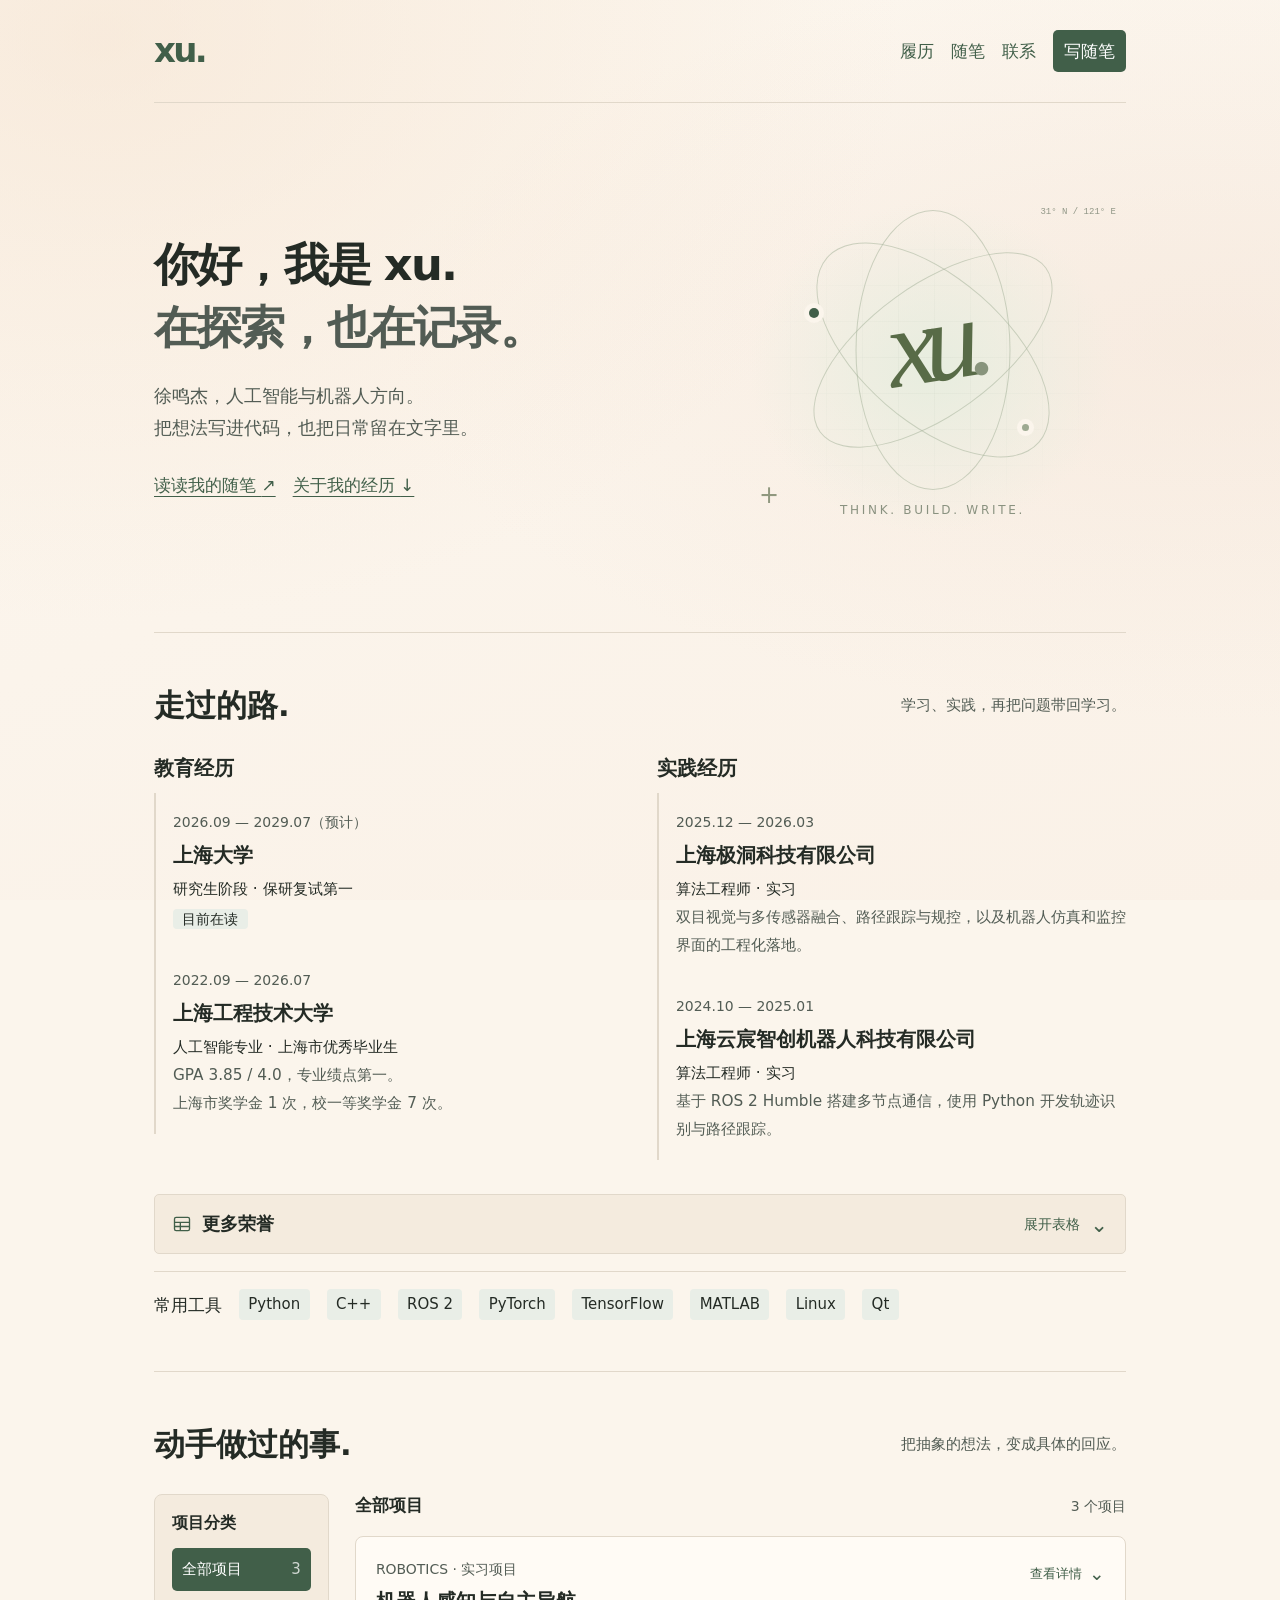
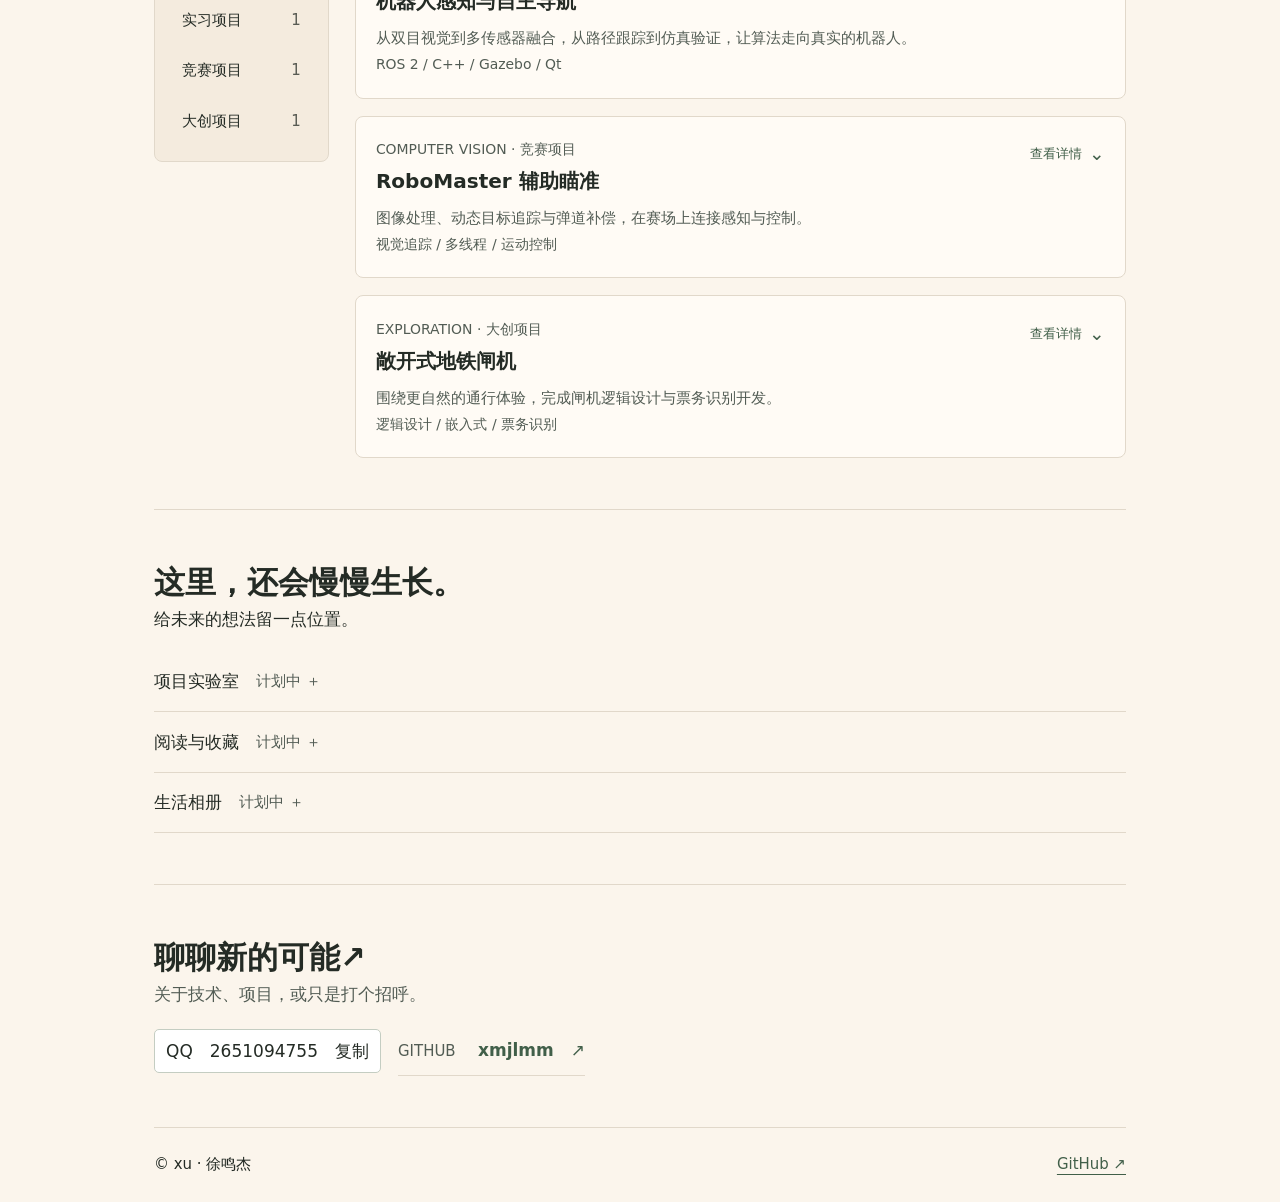
==== commit 4f6055d6: "Add soft cream and warm peach page backgrounds" ====
--- a/index.html
+++ b/index.html
@@ -4,9 +4,9 @@
 <meta name="viewport" content="width=device-width, initial-scale=1">
 <meta name="description" content="xu · 徐鸣杰的个人主页。人工智能、机器人、项目实践与日常随笔。">
 <meta http-equiv="Content-Security-Policy" content="default-src 'self'; connect-src 'none'; object-src 'none'; base-uri 'none'; form-action 'self'">
-<meta name="theme-color" content="#faf9f5">
+<meta name="theme-color" content="#fbf5ec">
 <title>xu · 徐鸣杰的个人主页</title>
-<link rel="stylesheet" href="./style.css?v=project-layout-1">
+<link rel="stylesheet" href="./style.css?v=warm-1">
 <body>
 <div id="top">
 <header>
--- a/style.css
+++ b/style.css
@@ -78,3 +78,13 @@
 .project-expand{display:flex;gap:.4rem;align-items:center;align-self:start;font-size:.78rem;color:var(--green);white-space:nowrap}.project-expand .project-arrow{font-size:1.1rem}.project-collapse-label{display:none}.project[open] .project-expand-label{display:none}.project[open] .project-collapse-label{display:inline}.project[open] .project-arrow{transform:rotate(180deg)}
 .projects .project h3{margin:.3rem 0 .5rem}.projects .project .project-detail{margin:.8rem 0 0;border-top:1px solid var(--line)}
 @media(max-width:740px){.project-layout{grid-template-columns:1fr}.project-categories{position:static;padding:.8rem}.project-category-buttons{display:flex;flex-wrap:wrap;gap:.3rem}.project-category-buttons button{gap:.5rem}.projects .project{padding:1rem}.projects .project summary{grid-template-columns:1fr}.project-expand{justify-self:end}.project-list-heading{margin-bottom:.7rem}}
+
+/* Soft warm background shared by the homepage and journal. */
+:root{--paper:#fbf5ec;--line:#e1d8ca}
+html{min-height:100%;background:#fbf5ec}
+body{min-height:100vh;background:radial-gradient(ellipse at 8% 4%,#f4dfca80 0,transparent 48%),radial-gradient(ellipse at 95% 38%,#f1ddcf60 0,transparent 48%),linear-gradient(160deg,#fcf7ef,#faf1e7);background-attachment:fixed}
+.projects .project,#drawer{background:#fffbf5}
+.project-categories,.honors-details summary,.honors-table th{background:#f4ebde}
+.honors-details summary:hover{background:#eee2d0}
+#drawer .actions{background:#fffbf5}
+@media(prefers-reduced-motion:reduce){html{scroll-behavior:auto}}
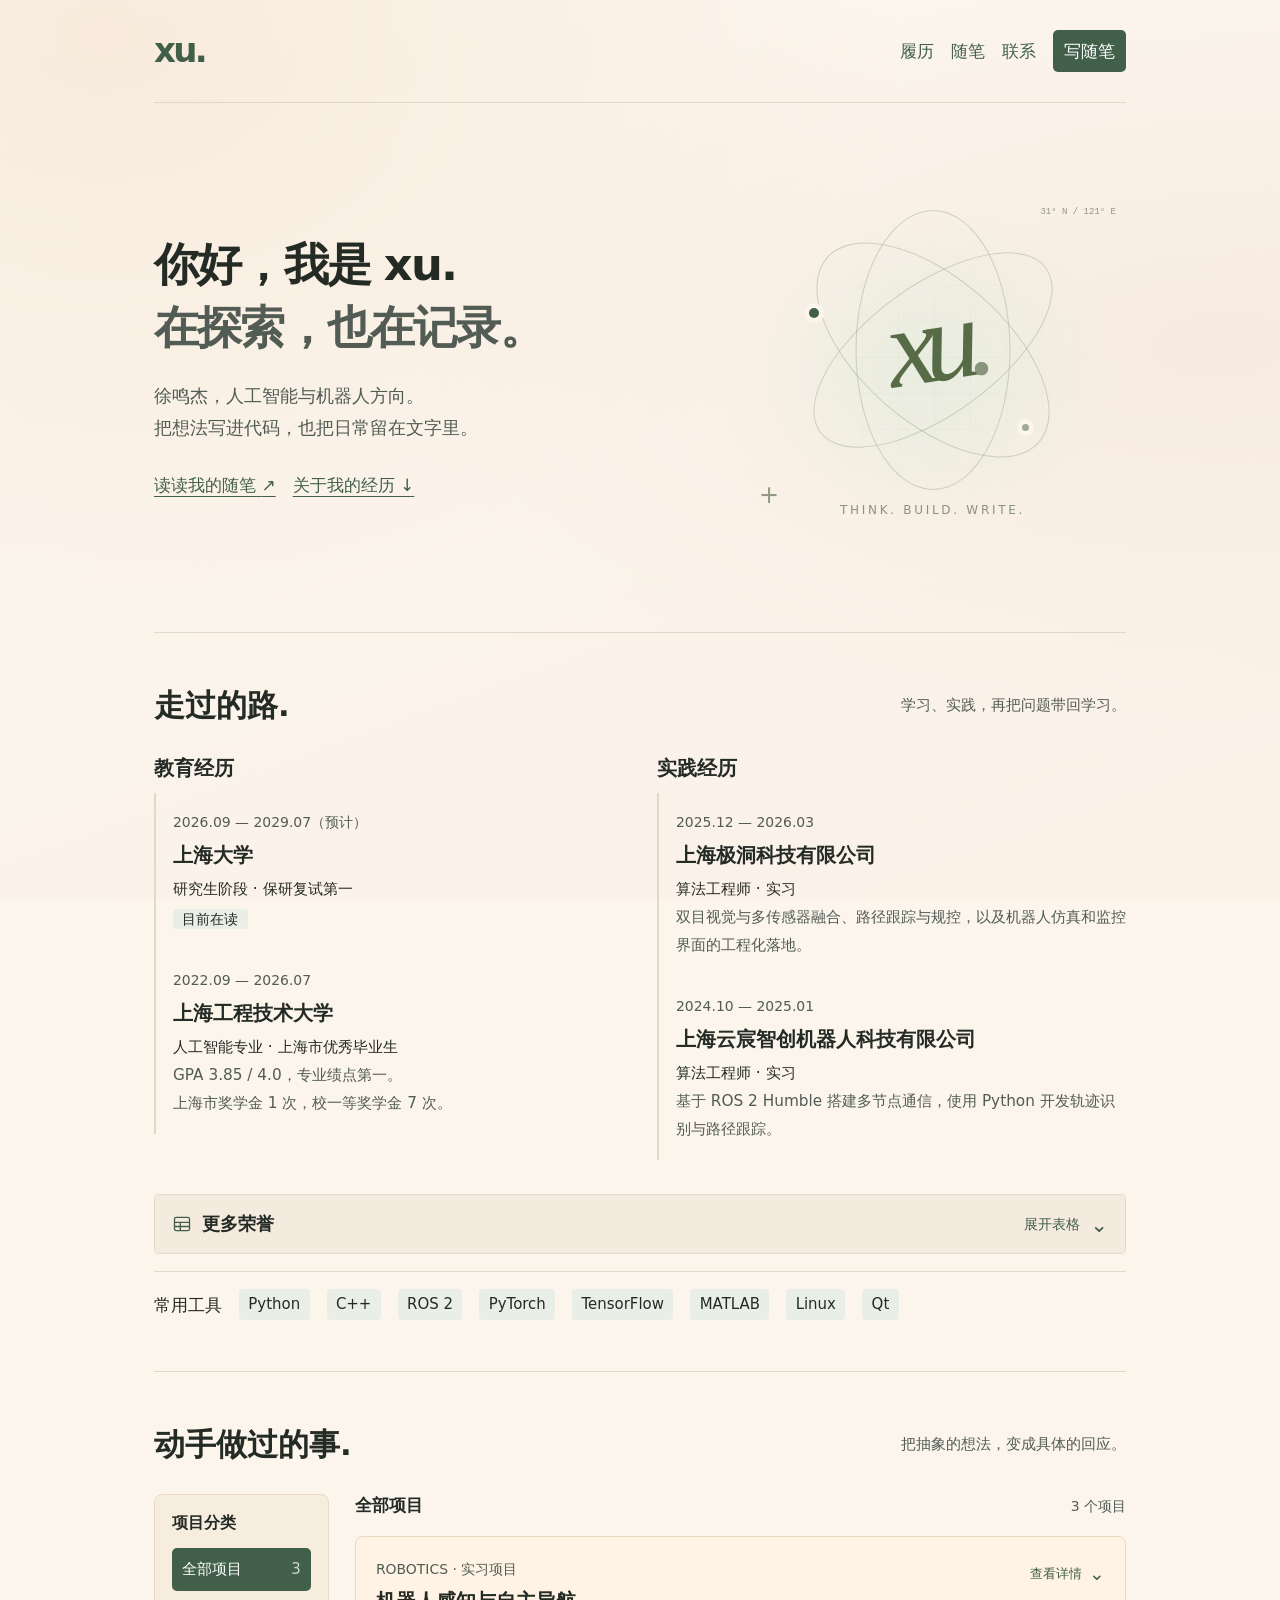
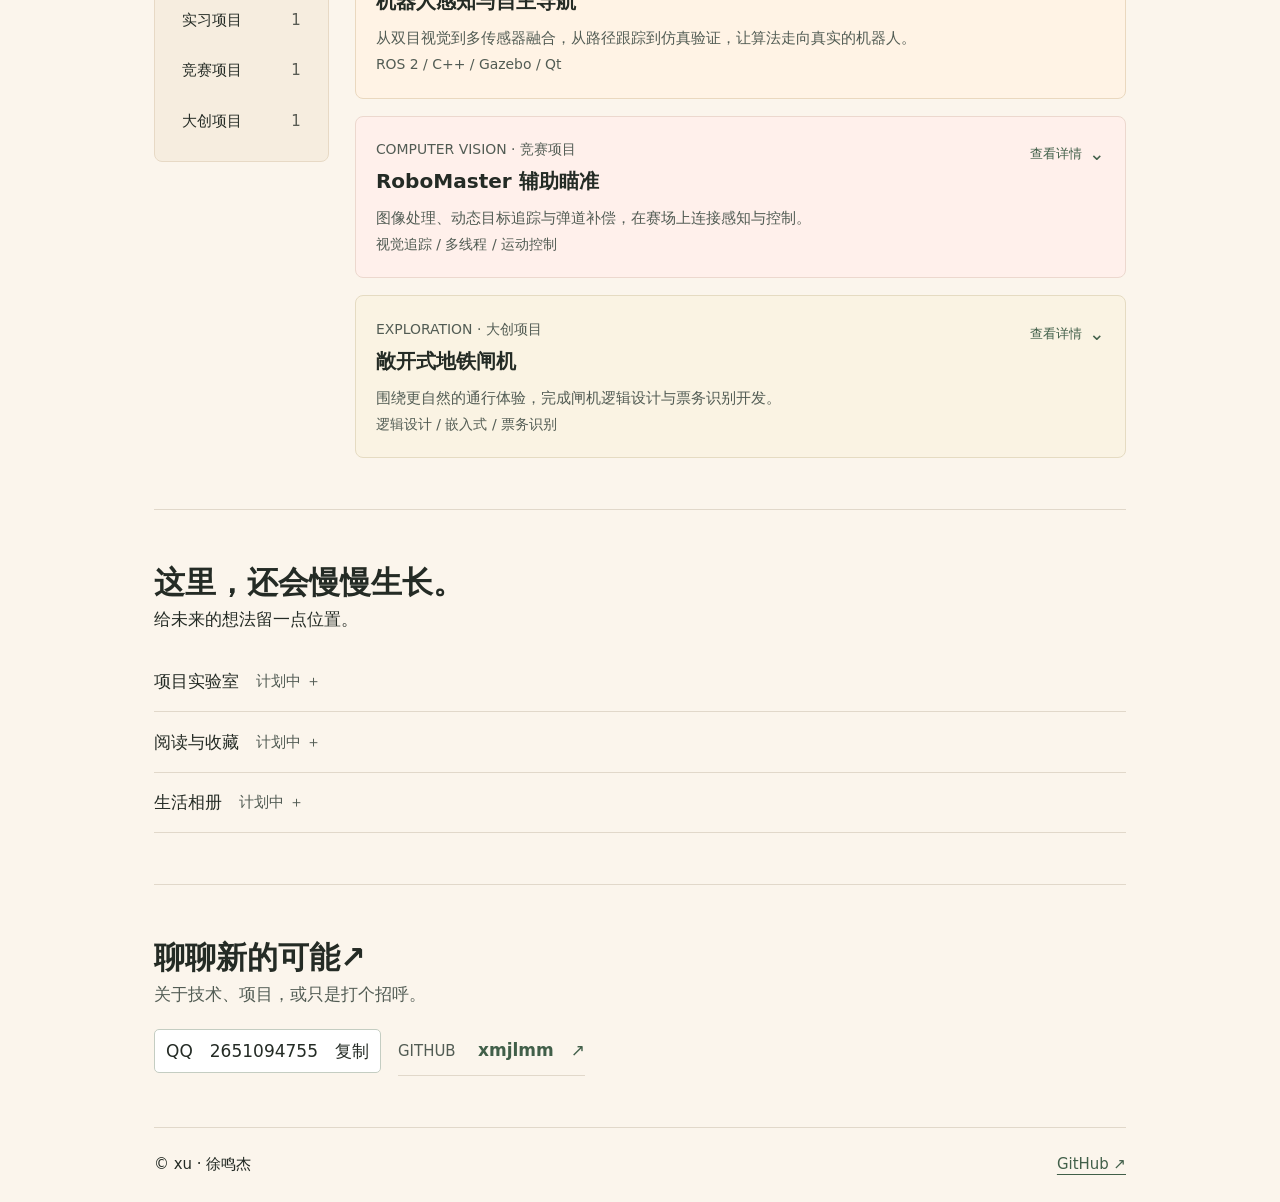
==== commit 621d998c: "Tint project cards with light warm colors" ====
--- a/index.html
+++ b/index.html
@@ -6,7 +6,7 @@
 <meta http-equiv="Content-Security-Policy" content="default-src 'self'; connect-src 'none'; object-src 'none'; base-uri 'none'; form-action 'self'">
 <meta name="theme-color" content="#fbf5ec">
 <title>xu · 徐鸣杰的个人主页</title>
-<link rel="stylesheet" href="./style.css?v=warm-1">
+<link rel="stylesheet" href="./style.css?v=light-cards-1">
 <body>
 <div id="top">
 <header>
--- a/style.css
+++ b/style.css
@@ -88,3 +88,11 @@
 .honors-details summary:hover{background:#eee2d0}
 #drawer .actions{background:#fffbf5}
 @media(prefers-reduced-motion:reduce){html{scroll-behavior:auto}}
+
+/* Light warm tints for project surfaces. */
+.project-categories{background:#f6eddf;border-color:#e7d9c5}
+.projects .project[data-project-category=internship]{background:#fff3e5;border-color:#ead8bf}
+.projects .project[data-project-category=competition]{background:#fff0eb;border-color:#ecd8ce}
+.projects .project[data-project-category=exploration]{background:#faf3e3;border-color:#e5dbc2}
+.project-category-buttons button:not([aria-pressed=true]):hover{background:#eee2ce}
+.projects .project .project-detail{border-top-color:#e4d7c6}
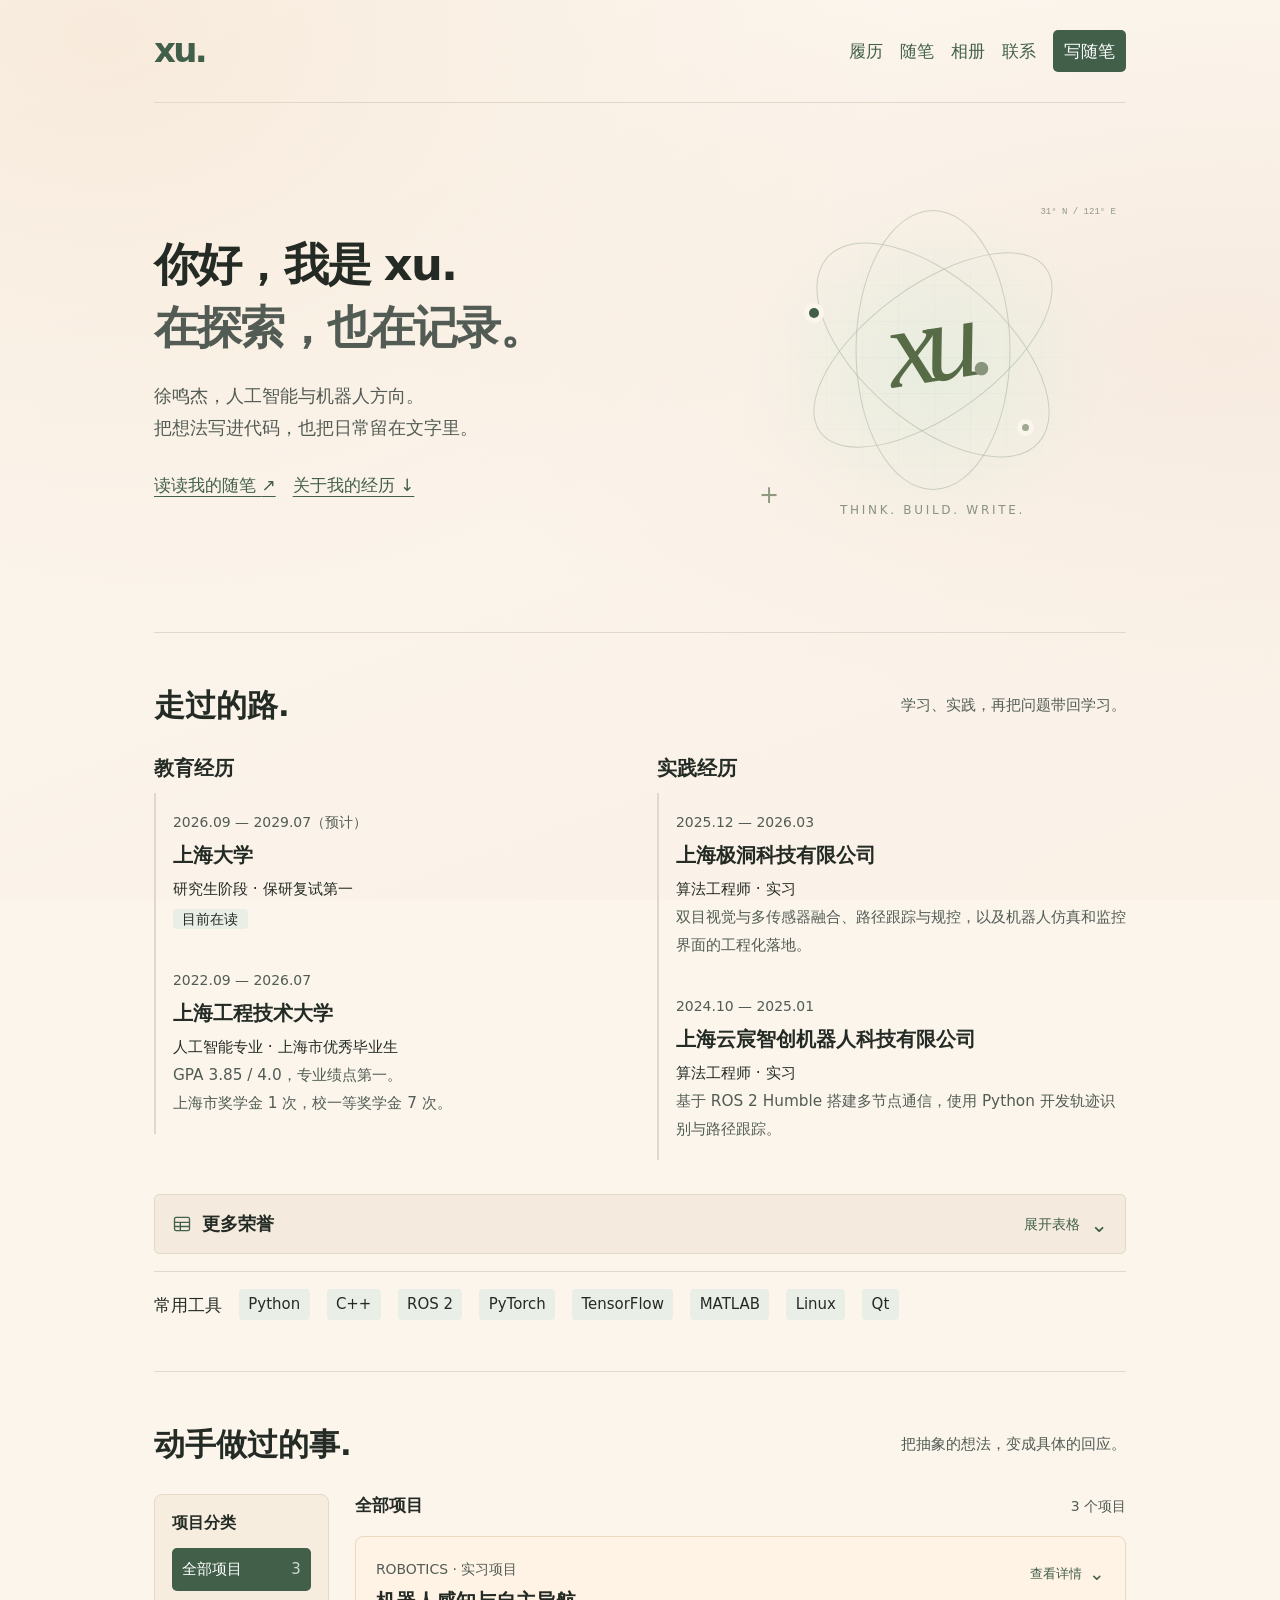
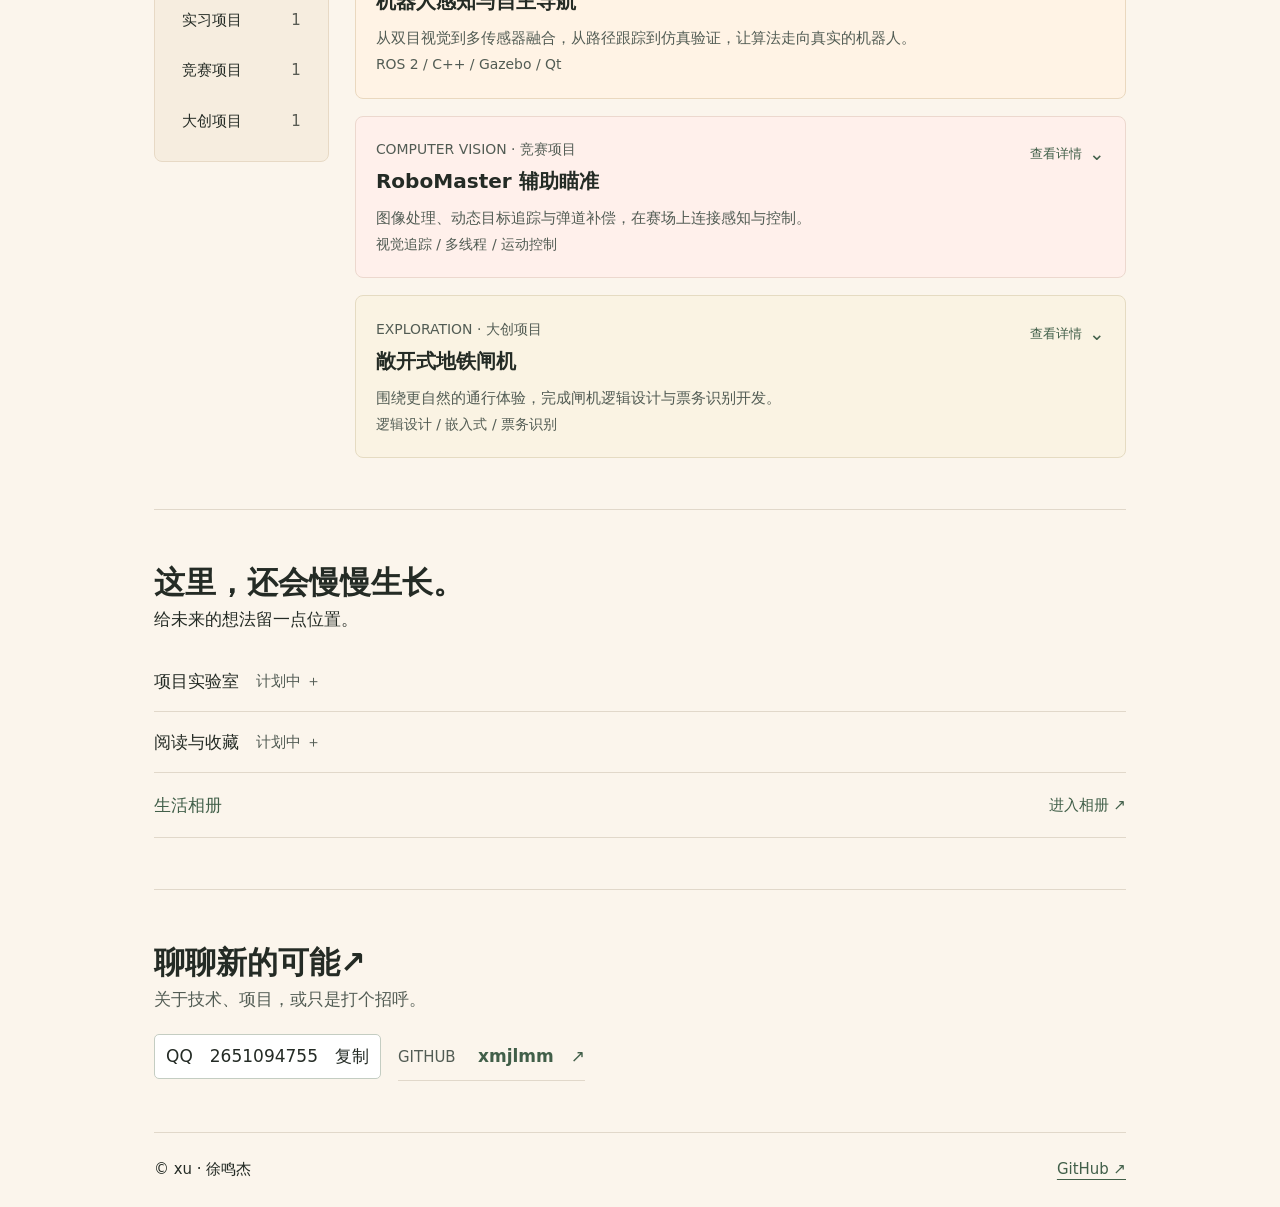
==== commit 1e1dc6db: "Add dedicated local photo albums and navigation entries" ====
--- a/index.html
+++ b/index.html
@@ -6,7 +6,7 @@
 <meta http-equiv="Content-Security-Policy" content="default-src 'self'; connect-src 'none'; object-src 'none'; base-uri 'none'; form-action 'self'">
 <meta name="theme-color" content="#fbf5ec">
 <title>xu · 徐鸣杰的个人主页</title>
-<link rel="stylesheet" href="./style.css?v=light-cards-1">
+<link rel="stylesheet" href="./style.css?v=album-1">
 <body>
 <div id="top">
 <header>
@@ -14,6 +14,7 @@
 <nav>
 <a href="#experience">履历</a>
 <a href="./blog.html">随笔</a>
+<a href="./album.html">相册</a>
 <a href="#contact">联系</a>
 <a class="nav-write" href="./blog.html?edit">写随笔</a>
 </nav>
@@ -205,13 +206,7 @@
 </summary>
 <p>计划记录读过的书、喜欢的文章和常用工具。</p>
 </details>
-<details>
-<summary>
-<span>生活相册</span>
-<span class="small-label">计划中 ＋</span>
-</summary>
-<p>计划收集旅行片段与日常影像。</p>
-</details>
+<a class="album-home-link" href="./album.html"><span>生活相册</span><span>进入相册 ↗</span></a>
 </div>
 </section>
 <section class="contact section" id="contact">
--- a/style.css
+++ b/style.css
@@ -96,3 +96,8 @@
 .projects .project[data-project-category=exploration]{background:#faf3e3;border-color:#e5dbc2}
 .project-category-buttons button:not([aria-pressed=true]):hover{background:#eee2ce}
 .projects .project .project-detail{border-top-color:#e4d7c6}
+.album-home-link{display:flex;justify-content:space-between;align-items:center;gap:1rem;padding:1rem 0;border-bottom:1px solid var(--line);text-decoration:none}.album-home-link>span:last-child{font-size:.88rem;color:var(--green)}
+.album-main{padding:2rem 0 4rem;min-height:75vh}.album-main>.section-title{margin:1.5rem 0 .5rem}.album-main h1{font-size:2.4rem}.album-back{font-size:.88rem}.album-layout{display:grid;grid-template-columns:180px minmax(0,1fr);gap:1.5rem;margin-top:2rem}.album-sidebar{background:#f6eddf;border:1px solid var(--line);border-radius:8px;padding:1rem;align-self:start}.album-sidebar h2{font-size:1rem;margin-bottom:1rem}#album-list{display:grid;gap:.5rem}#album-list button{display:flex;justify-content:space-between;gap:.5rem;text-align:left;background:transparent;border:0;font-size:.88rem;overflow-wrap:anywhere}#album-list button[aria-pressed=true]{background:var(--green);color:white}#album-list small{color:inherit}
+.album-content{min-width:0}.album-toolbar,.album-tools,.viewer-toolbar,.viewer-navigation{display:flex;align-items:center;justify-content:space-between;gap:.7rem;flex-wrap:wrap}.album-toolbar h2{font-size:1.5rem}.album-tools{justify-content:flex-start}.album-tools button,.album-tools a{font-size:.85rem}.photo-grid{display:grid;grid-template-columns:repeat(3,minmax(0,1fr));gap:1rem;margin-top:1.5rem}.photo-tile{padding:0;text-align:left;overflow:hidden;border:1px solid #e7d9c5;background:#fff3e5;border-radius:8px}.photo-tile img{width:100%;aspect-ratio:4/3;object-fit:cover;display:block}.photo-tile>span{display:block;font-size:.82rem;padding:.6rem;white-space:nowrap;overflow:hidden;text-overflow:ellipsis}.album-empty{grid-column:1/-1;padding:3rem 1rem;background:#fff6e9;border:1px dashed #dbc6aa;text-align:center;border-radius:8px}.album-empty h3{font-size:1.1rem}.album-empty p{font-size:.88rem;color:var(--soft);margin-top:.5rem}#album-status{color:var(--green);font-size:.88rem;margin-top:.8rem}
+dialog{border:1px solid #e1d8ca;border-radius:10px;background:#fffbf5;color:var(--ink);padding:1.5rem;max-width:calc(100vw - 32px)}dialog::backdrop{background:#28251fb3}#album-dialog{width:420px}#album-dialog h2{font-size:1.4rem}#album-form label{display:grid;gap:.5rem;margin:1.2rem 0}#album-name{width:100%}#album-form-status{font-size:.88rem;color:var(--green);margin-top:.7rem}#photo-viewer{width:min(1000px,calc(100vw - 32px));max-height:92vh}#viewer-image{display:block;width:100%;height:min(60vh,700px);object-fit:contain;margin:1rem 0;background:#f4ebde}#viewer-caption{overflow-wrap:anywhere;font-size:.88rem;color:var(--soft);margin-bottom:1rem}#viewer-position{font-size:.88rem}.viewer-navigation button{font-size:.88rem}
+@media(max-width:740px){.album-layout{grid-template-columns:1fr}.album-sidebar{padding:.8rem}#album-list{display:flex;flex-wrap:wrap}.photo-grid{grid-template-columns:repeat(2,minmax(0,1fr));gap:.65rem}.album-main h1{font-size:2rem}.album-main>.section-title{display:flex}.album-toolbar{align-items:flex-start}.album-toolbar h2{font-size:1.3rem}dialog{padding:1rem}}
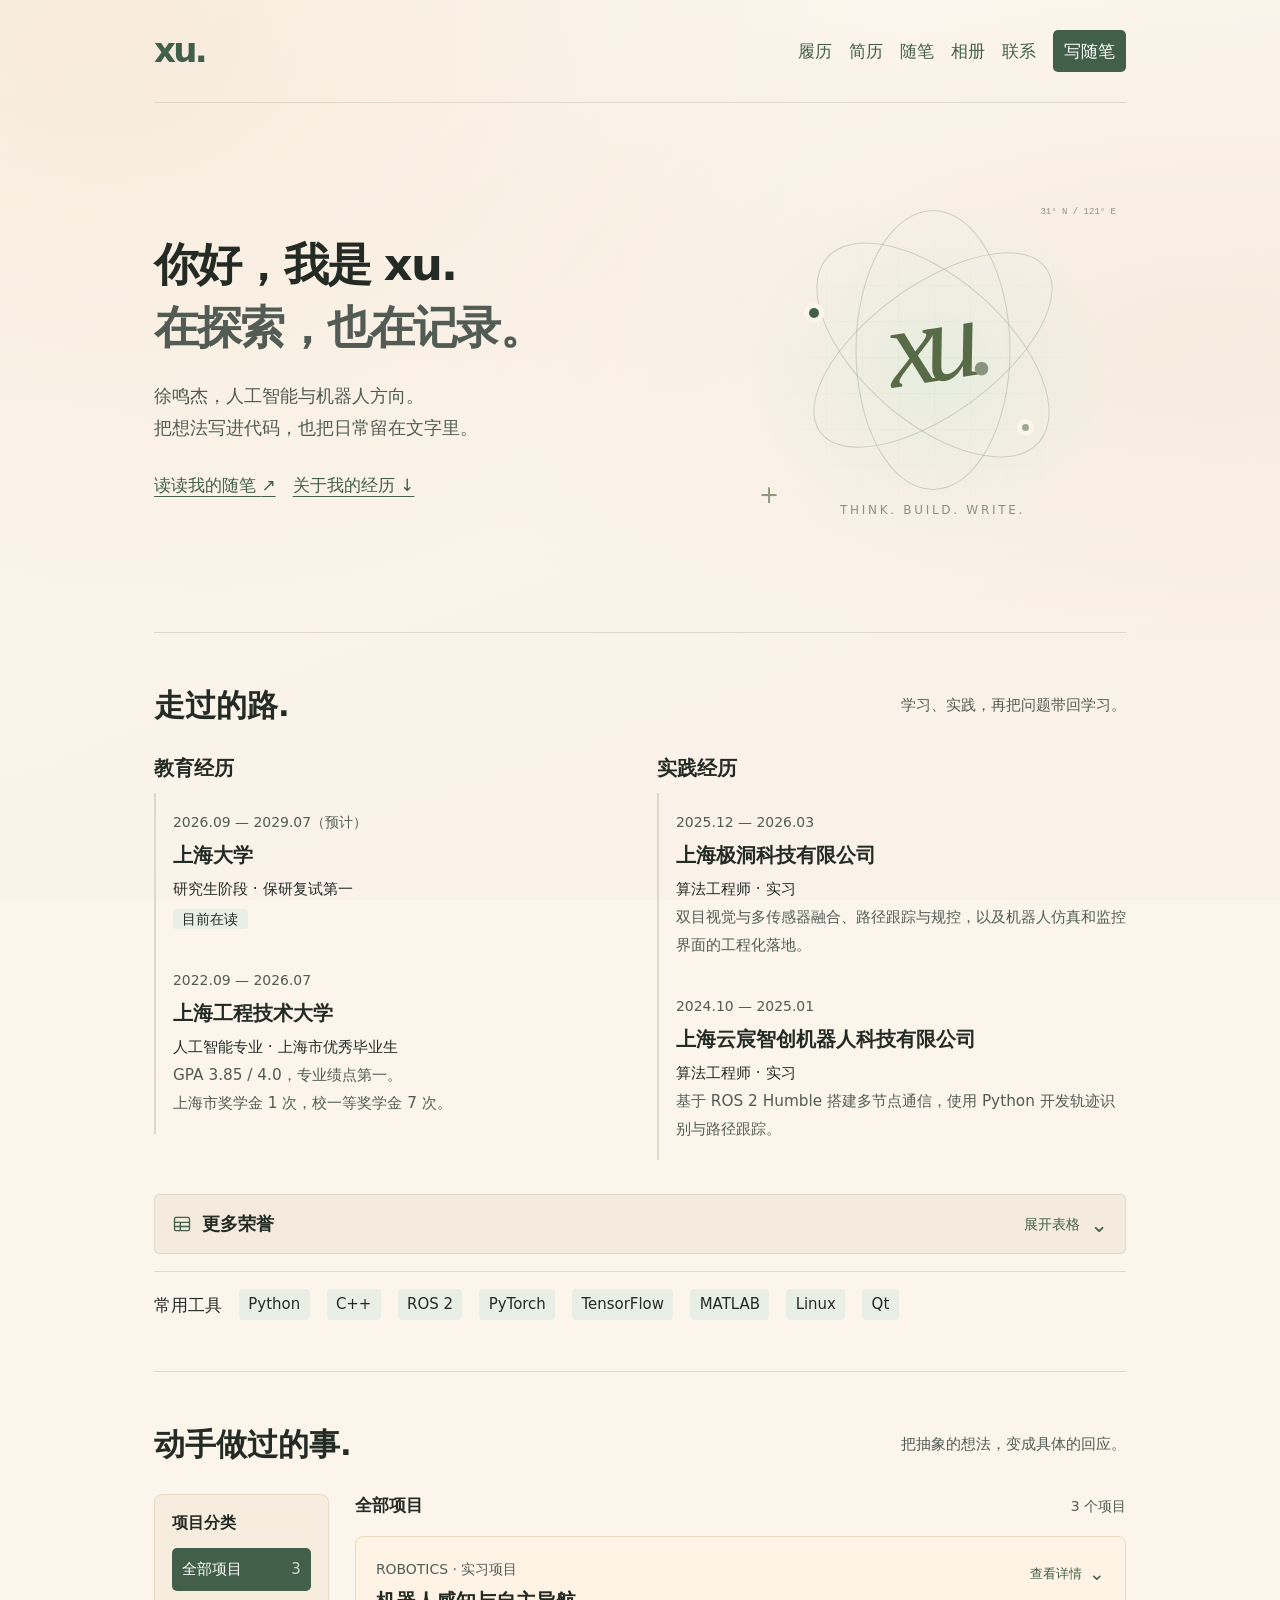
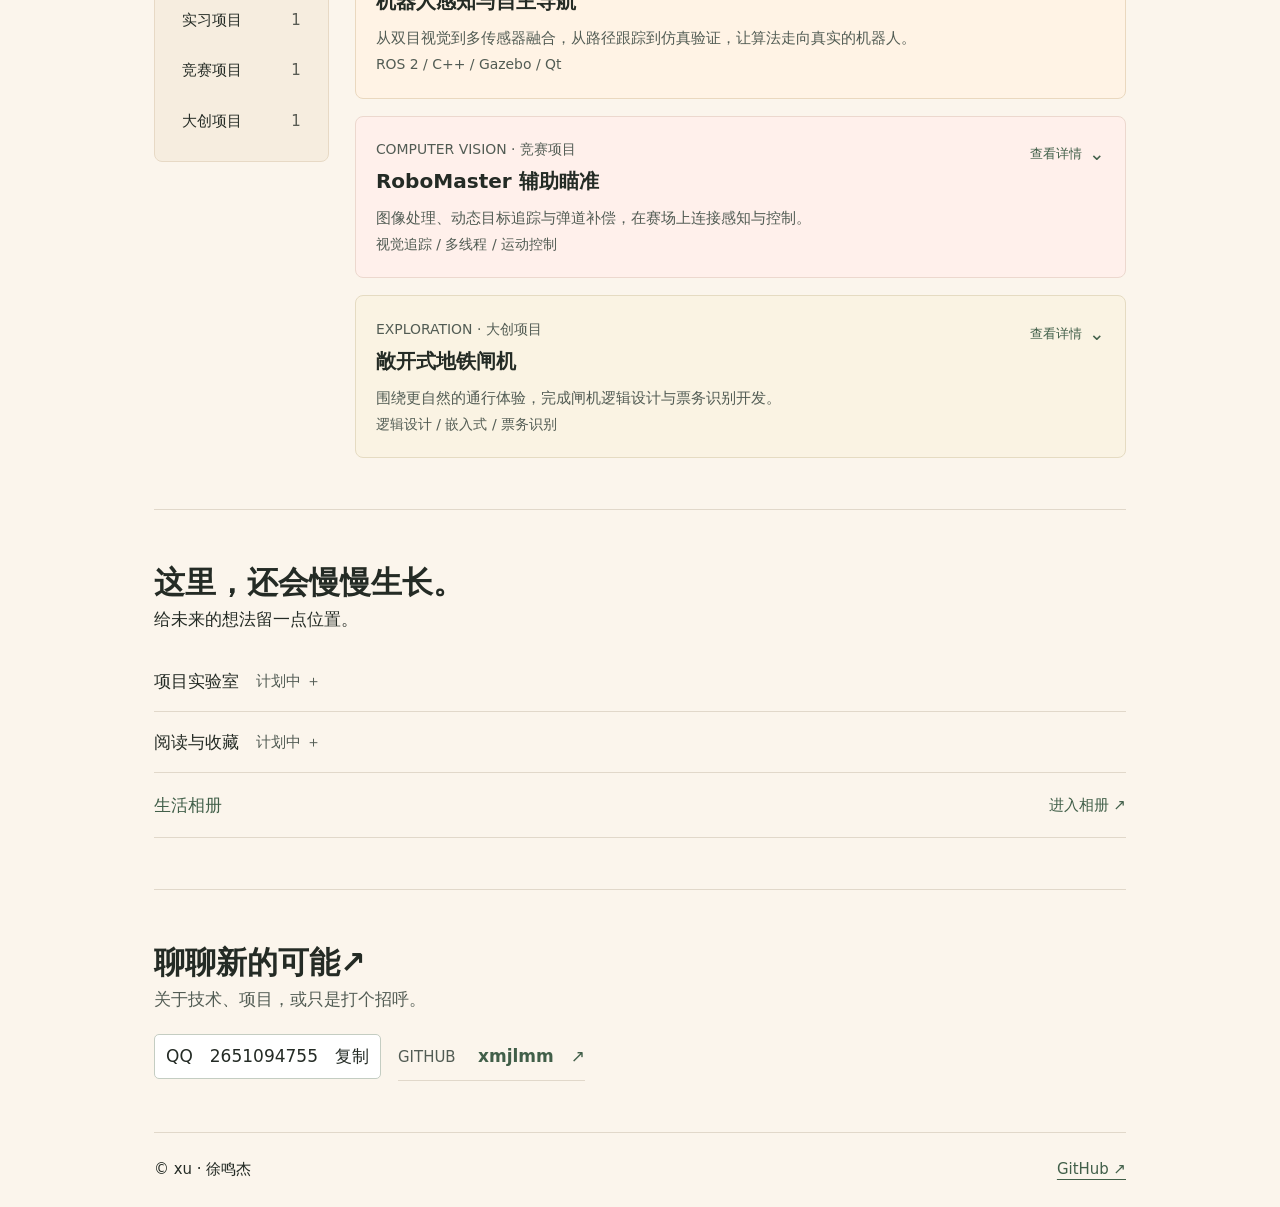
==== commit 38a6dd3e: "Add resume navigation and full PDF preview page" ====
--- a/index.html
+++ b/index.html
@@ -6,13 +6,13 @@
 <meta http-equiv="Content-Security-Policy" content="default-src 'self'; connect-src 'none'; object-src 'none'; base-uri 'none'; form-action 'self'">
 <meta name="theme-color" content="#fbf5ec">
 <title>xu · 徐鸣杰的个人主页</title>
-<link rel="stylesheet" href="./style.css?v=album-1">
+<link rel="stylesheet" href="./style.css?v=resume-1">
 <body>
 <div id="top">
 <header>
 <a class="brand" href="#top">xu.</a>
 <nav>
-<a href="#experience">履历</a>
+<a href="#experience">履历</a><a href="./resume.html">简历</a>
 <a href="./blog.html">随笔</a>
 <a href="./album.html">相册</a>
 <a href="#contact">联系</a>
--- a/style.css
+++ b/style.css
@@ -101,3 +101,8 @@
 .album-content{min-width:0}.album-toolbar,.album-tools,.viewer-toolbar,.viewer-navigation{display:flex;align-items:center;justify-content:space-between;gap:.7rem;flex-wrap:wrap}.album-toolbar h2{font-size:1.5rem}.album-tools{justify-content:flex-start}.album-tools button,.album-tools a{font-size:.85rem}.photo-grid{display:grid;grid-template-columns:repeat(3,minmax(0,1fr));gap:1rem;margin-top:1.5rem}.photo-tile{padding:0;text-align:left;overflow:hidden;border:1px solid #e7d9c5;background:#fff3e5;border-radius:8px}.photo-tile img{width:100%;aspect-ratio:4/3;object-fit:cover;display:block}.photo-tile>span{display:block;font-size:.82rem;padding:.6rem;white-space:nowrap;overflow:hidden;text-overflow:ellipsis}.album-empty{grid-column:1/-1;padding:3rem 1rem;background:#fff6e9;border:1px dashed #dbc6aa;text-align:center;border-radius:8px}.album-empty h3{font-size:1.1rem}.album-empty p{font-size:.88rem;color:var(--soft);margin-top:.5rem}#album-status{color:var(--green);font-size:.88rem;margin-top:.8rem}
 dialog{border:1px solid #e1d8ca;border-radius:10px;background:#fffbf5;color:var(--ink);padding:1.5rem;max-width:calc(100vw - 32px)}dialog::backdrop{background:#28251fb3}#album-dialog{width:420px}#album-dialog h2{font-size:1.4rem}#album-form label{display:grid;gap:.5rem;margin:1.2rem 0}#album-name{width:100%}#album-form-status{font-size:.88rem;color:var(--green);margin-top:.7rem}#photo-viewer{width:min(1000px,calc(100vw - 32px));max-height:92vh}#viewer-image{display:block;width:100%;height:min(60vh,700px);object-fit:contain;margin:1rem 0;background:#f4ebde}#viewer-caption{overflow-wrap:anywhere;font-size:.88rem;color:var(--soft);margin-bottom:1rem}#viewer-position{font-size:.88rem}.viewer-navigation button{font-size:.88rem}
 @media(max-width:740px){.album-layout{grid-template-columns:1fr}.album-sidebar{padding:.8rem}#album-list{display:flex;flex-wrap:wrap}.photo-grid{grid-template-columns:repeat(2,minmax(0,1fr));gap:.65rem}.album-main h1{font-size:2rem}.album-main>.section-title{display:flex}.album-toolbar{align-items:flex-start}.album-toolbar h2{font-size:1.3rem}dialog{padding:1rem}}
+
+.note-editor-heading{display:flex;justify-content:space-between;align-items:center;margin:1rem 0 .6rem}.note-editor-heading button{font-size:.85rem}.editor-help{font-size:.78rem;color:var(--soft);margin:.6rem 0}
+#rich-editor{background:#fff;border-radius:6px;overflow:hidden}.toastui-editor-defaultUI{border-color:#ded7ca}.toastui-editor-defaultUI-toolbar{background:#f6f0e6}.toastui-editor-contents{font-family:"Microsoft YaHei",system-ui,sans-serif;font-size:16px;line-height:1.9}.toastui-editor-contents p{line-height:1.9!important}.toastui-editor-contents pre{border-radius:7px;padding:1rem!important;background:#282c34!important;color:#e9e9e9}.toastui-editor-contents pre code{color:inherit!important;font-family:Consolas,monospace;font-size:14px}.toastui-editor-contents code:not(pre code){background:#eee9df;padding:.1em .35em;border-radius:3px;color:#8a4e34}.toastui-editor-contents table{width:100%;font-size:.9rem}.toastui-editor-contents table th{background:#f0e5d5;border-color:#ded2bf;color:#343b32}.toastui-editor-contents table td{border-color:#ded7ca}.toastui-editor-contents img{max-width:100%;border-radius:6px}.toastui-editor-contents blockquote{background:#f5efe5;padding:.6rem 1rem;border-left:3px solid #839775}.toastui-editor-contents h1,.toastui-editor-contents h2,.toastui-editor-contents h3{margin-top:1.4rem}.note-formula{overflow-x:auto;padding:.6rem 0}.katex{font-size:1.15em}#formula-dialog{width:560px}#formula-form label{display:grid;margin:1rem 0}#formula-input{width:100%;font-family:Consolas,monospace}#formula-preview{padding:1rem;min-height:90px;overflow-x:auto;background:#f7f1e7;margin-bottom:1rem}#drawer .toastui-editor-popup input{width:auto}#drawer .toastui-editor-popup label{display:block}#drawer .toastui-editor-defaultUI button{font-family:inherit}#reader-content .toastui-editor-contents{font-size:17px}
+
+.resume-main{padding:2.5rem 0 3rem}.resume-main h1{font-size:2rem}.resume-main .section-title{align-items:center}.resume-actions{display:flex;gap:1rem;align-items:center;flex-wrap:wrap;font-size:.88rem}.resume-document{max-width:900px;margin:auto}.resume-page{display:block;width:100%;height:auto;background:white;margin:1.5rem auto;border:1px solid #e1d8ca;box-shadow:0 8px 32px #60472812;border-radius:3px}@media(max-width:740px){.resume-main{padding:1.5rem 0}.resume-actions{margin-top:1rem}.resume-page{margin:1rem 0}.resume-main h1{font-size:1.7rem}}
